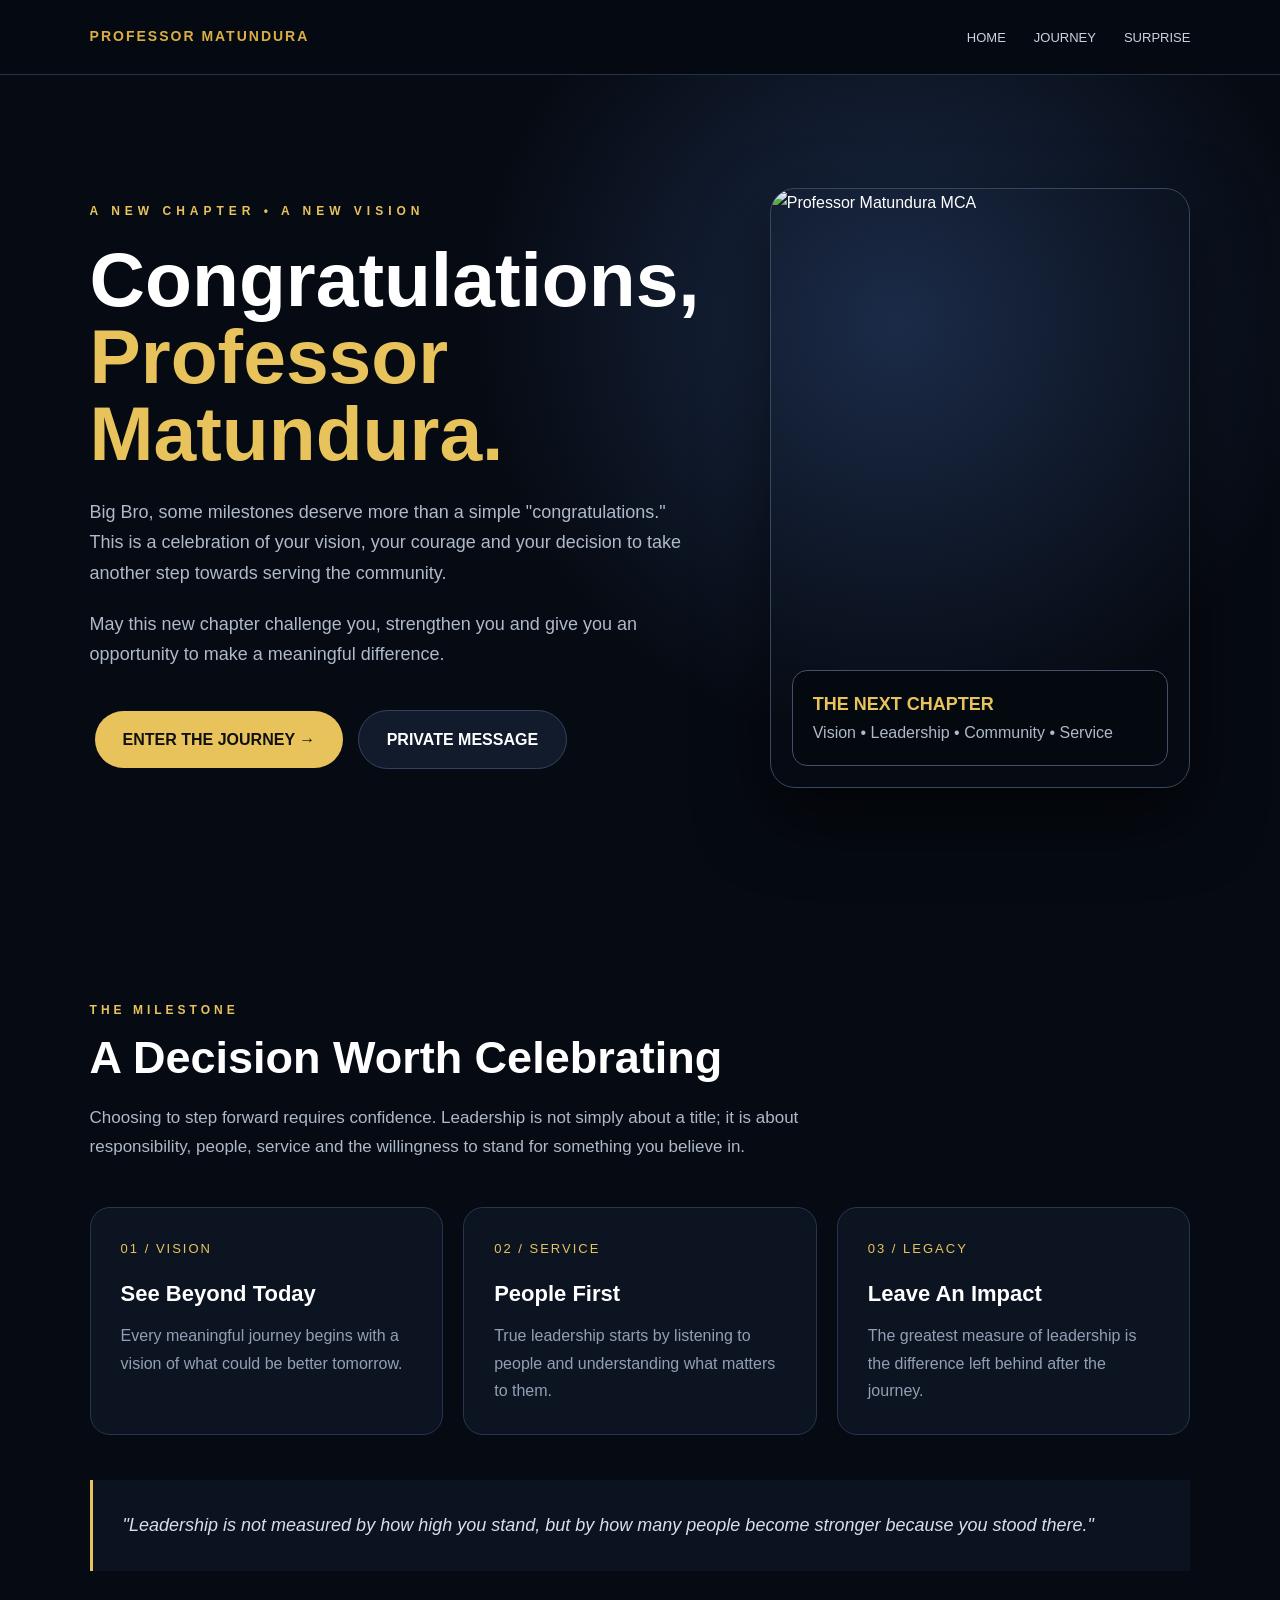
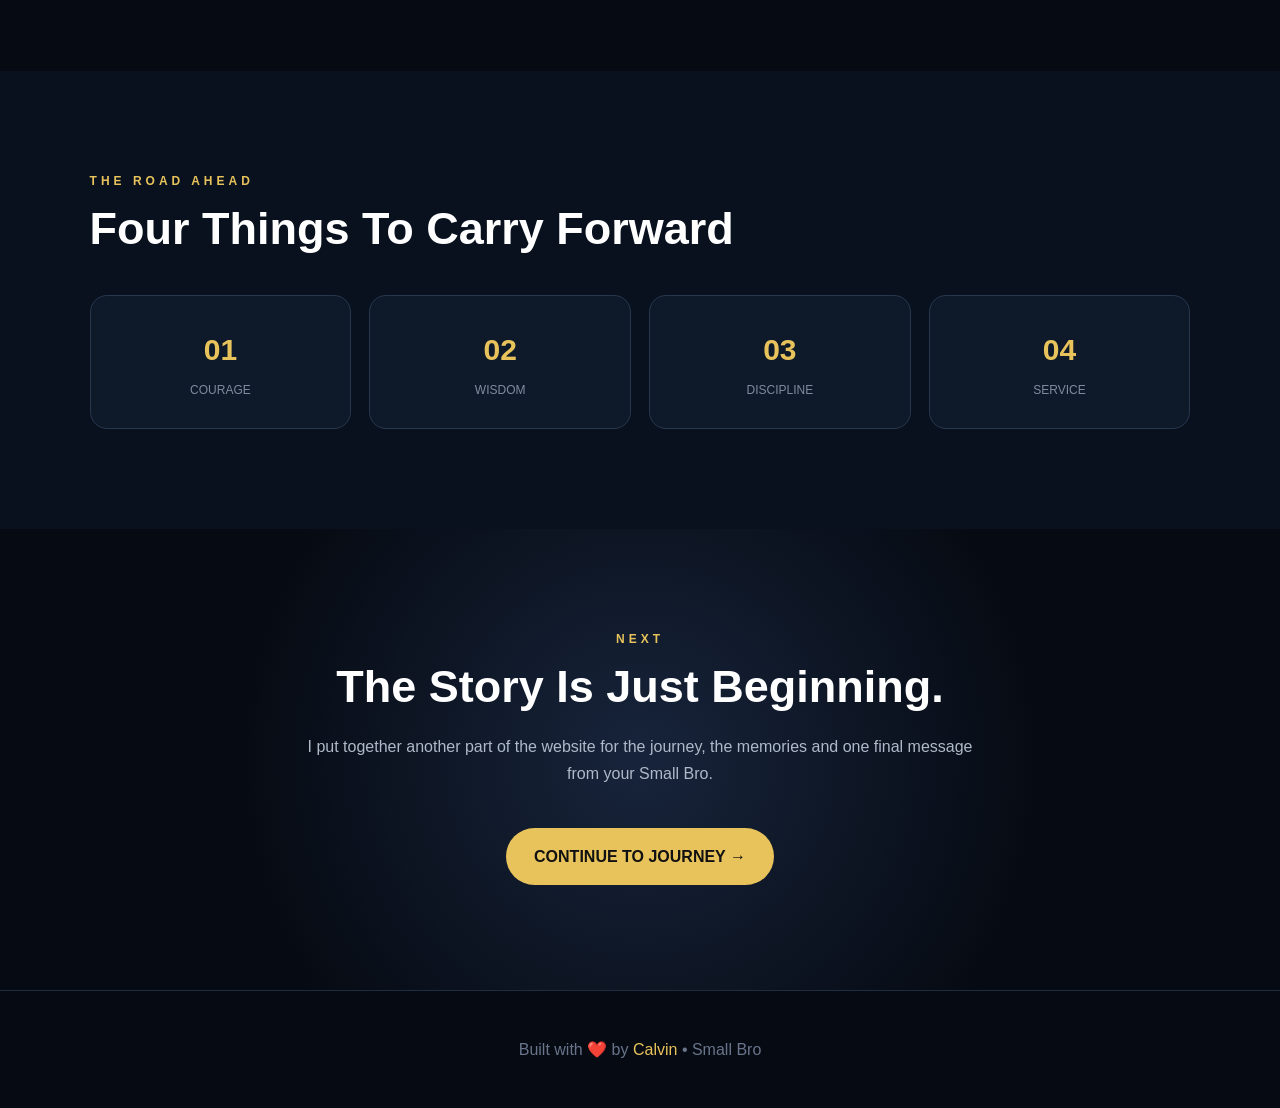
==== index.html @ 4315afe5 "Add files via upload" ====
<!DOCTYPE html>
<html lang="en">
<head>
<meta charset="UTF-8">
<meta name="viewport" content="width=device-width, initial-scale=1.0">
<title>Professor Matundura | A New Chapter</title>

<style>
*{box-sizing:border-box;margin:0;padding:0}
html{scroll-behavior:smooth}

body{
font-family:Arial,Helvetica,sans-serif;
background:#060a12;
color:#fff;
line-height:1.7;
}

nav{
height:75px;
padding:0 7%;
display:flex;
align-items:center;
justify-content:space-between;
background:rgba(6,10,18,.96);
border-bottom:1px solid #263247;
position:sticky;
top:0;
z-index:1000;
}

.logo{
font-size:14px;
font-weight:800;
letter-spacing:2px;
color:#d9ae42;
}

nav ul{
display:flex;
gap:28px;
list-style:none;
}

nav a{
color:#cbd3df;
text-decoration:none;
font-size:13px;
}

nav a:hover{color:#e8c35b}

.hero{
min-height:calc(100vh - 75px);
display:grid;
grid-template-columns:1fr 1fr;
align-items:center;
gap:70px;
padding:70px 7%;
background:
radial-gradient(circle at 70% 30%,#1b2b48,transparent 40%),
#060a12;
}

.eyebrow{
color:#e8c35b;
font-size:12px;
letter-spacing:5px;
font-weight:bold;
margin-bottom:20px;
}

h1{
font-size:clamp(48px,6vw,82px);
line-height:1;
margin-bottom:25px;
}

h1 span{color:#e8c35b}

.hero-text{
font-size:18px;
color:#aeb9c9;
max-width:650px;
}

.buttons{
margin-top:35px;
}

.btn{
display:inline-block;
padding:15px 28px;
margin:5px;
border-radius:40px;
text-decoration:none;
font-weight:bold;
background:#e8c35b;
color:#111;
transition:.3s;
}

.btn:hover{
transform:translateY(-5px);
box-shadow:0 15px 35px #0008;
}

.dark-btn{
background:#111b2c;
color:white;
border:1px solid #34435b;
}

.mca{
position:relative;
}

.mca img{
width:100%;
height:600px;
object-fit:cover;
object-position:center;
border-radius:25px;
border:1px solid #39475e;
box-shadow:0 30px 70px #0009;
display:block;
}

.mca-label{
position:absolute;
bottom:22px;
left:22px;
right:22px;
padding:18px 20px;
background:rgba(5,9,16,.9);
border:1px solid #435069;
border-radius:15px;
backdrop-filter:blur(10px);
}

.mca-label b{
color:#e8c35b;
font-size:18px;
}

section{
padding:100px 7%;
}

.container{
max-width:1150px;
margin:auto;
}

.label{
color:#e8c35b;
font-size:12px;
letter-spacing:4px;
font-weight:bold;
margin-bottom:12px;
}

h2{
font-size:45px;
line-height:1.15;
margin-bottom:20px;
}

.lead{
max-width:780px;
color:#aeb9c9;
font-size:17px;
}

.cards{
display:grid;
grid-template-columns:repeat(3,1fr);
gap:20px;
margin-top:45px;
}

.card{
background:#0c1422;
border:1px solid #27364c;
border-radius:20px;
padding:30px;
transition:.3s;
}

.card:hover{
transform:translateY(-8px);
border-color:#e8c35b;
}

.card-number{
color:#e8c35b;
font-size:13px;
letter-spacing:2px;
}

.card h3{
margin:15px 0 10px;
font-size:22px;
}

.card p{
color:#929fb3;
}

.quote{
margin-top:45px;
padding:30px;
border-left:3px solid #e8c35b;
background:#0b1321;
color:#d9dfe8;
font-size:18px;
font-style:italic;
}

.stats-section{
background:#09111e;
}

.stats{
display:grid;
grid-template-columns:repeat(4,1fr);
gap:18px;
margin-top:40px;
}

.stat{
background:#0e1929;
border:1px solid #28374e;
padding:28px;
border-radius:17px;
text-align:center;
}

.stat-number{
font-size:30px;
font-weight:bold;
color:#e8c35b;
}

.stat p{
font-size:12px;
color:#7f8ca0;
margin-top:5px;
}

.next{
text-align:center;
background:
radial-gradient(circle at center,#17243b,transparent 60%),
#060a12;
}

.next p{
max-width:700px;
margin:auto;
color:#aeb9c9;
}

footer{
padding:45px 20px;
text-align:center;
border-top:1px solid #202c40;
color:#68758b;
}

footer span{color:#e8c35b}

@media(max-width:850px){

nav{padding:0 15px}

nav ul{gap:9px}

nav a{font-size:10px}

.logo{font-size:9px}

.hero{
grid-template-columns:1fr;
padding:60px 20px;
}

.mca img{height:500px}

.cards,.stats{
grid-template-columns:1fr;
}

section{padding:70px 20px}

h2{font-size:35px}
}
</style>
</head>

<body>

<nav>
<div class="logo">PROFESSOR MATUNDURA</div>

<ul>
<li><a href="index.html">HOME</a></li>
<li><a href="journey.html">JOURNEY</a></li>
<li><a href="final.html">SURPRISE</a></li>
</ul>
</nav>


<header class="hero">

<div>

<div class="eyebrow">
A NEW CHAPTER • A NEW VISION
</div>

<h1>
Congratulations,<br>
<span>Professor Matundura.</span>
</h1>

<p class="hero-text">
Big Bro, some milestones deserve more than a simple
"congratulations." This is a celebration of your vision,
your courage and your decision to take another step
towards serving the community.
</p>

<p class="hero-text" style="margin-top:20px">
May this new chapter challenge you, strengthen you and
give you an opportunity to make a meaningful difference.
</p>

<div class="buttons">
<a class="btn" href="journey.html">
ENTER THE JOURNEY →
</a>

<a class="btn dark-btn" href="final.html">
PRIVATE MESSAGE
</a>
</div>

</div>


<div class="mca">

<img src="images/photo3.jpg" alt="Professor Matundura MCA">

<div class="mca-label">
<b>THE NEXT CHAPTER</b><br>
<span style="color:#aeb9c9">
Vision • Leadership • Community • Service
</span>
</div>

</div>

</header>


<section>

<div class="container">

<div class="label">THE MILESTONE</div>

<h2>A Decision Worth Celebrating</h2>

<p class="lead">
Choosing to step forward requires confidence. Leadership
is not simply about a title; it is about responsibility,
people, service and the willingness to stand for something
you believe in.
</p>


<div class="cards">

<div class="card">
<div class="card-number">01 / VISION</div>
<h3>See Beyond Today</h3>
<p>
Every meaningful journey begins with a vision of what
could be better tomorrow.
</p>
</div>

<div class="card">
<div class="card-number">02 / SERVICE</div>
<h3>People First</h3>
<p>
True leadership starts by listening to people and
understanding what matters to them.
</p>
</div>

<div class="card">
<div class="card-number">03 / LEGACY</div>
<h3>Leave An Impact</h3>
<p>
The greatest measure of leadership is the difference
left behind after the journey.
</p>
</div>

</div>


<div class="quote">
"Leadership is not measured by how high you stand,
but by how many people become stronger because you
stood there."
</div>

</div>

</section>


<section class="stats-section">

<div class="container">

<div class="label">THE ROAD AHEAD</div>

<h2>Four Things To Carry Forward</h2>

<div class="stats">

<div class="stat">
<div class="stat-number">01</div>
<p>COURAGE</p>
</div>

<div class="stat">
<div class="stat-number">02</div>
<p>WISDOM</p>
</div>

<div class="stat">
<div class="stat-number">03</div>
<p>DISCIPLINE</p>
</div>

<div class="stat">
<div class="stat-number">04</div>
<p>SERVICE</p>
</div>

</div>

</div>

</section>


<section class="next">

<div class="container">

<div class="label">NEXT</div>

<h2>The Story Is Just Beginning.</h2>

<p>
I put together another part of the website for the journey,
the memories and one final message from your Small Bro.
</p>

<div class="buttons">
<a class="btn" href="journey.html">CONTINUE TO JOURNEY →</a>
</div>

</div>

</section>


<footer>
Built with ❤️ by <span>Calvin</span> • Small Bro
</footer>

</body>
</html>
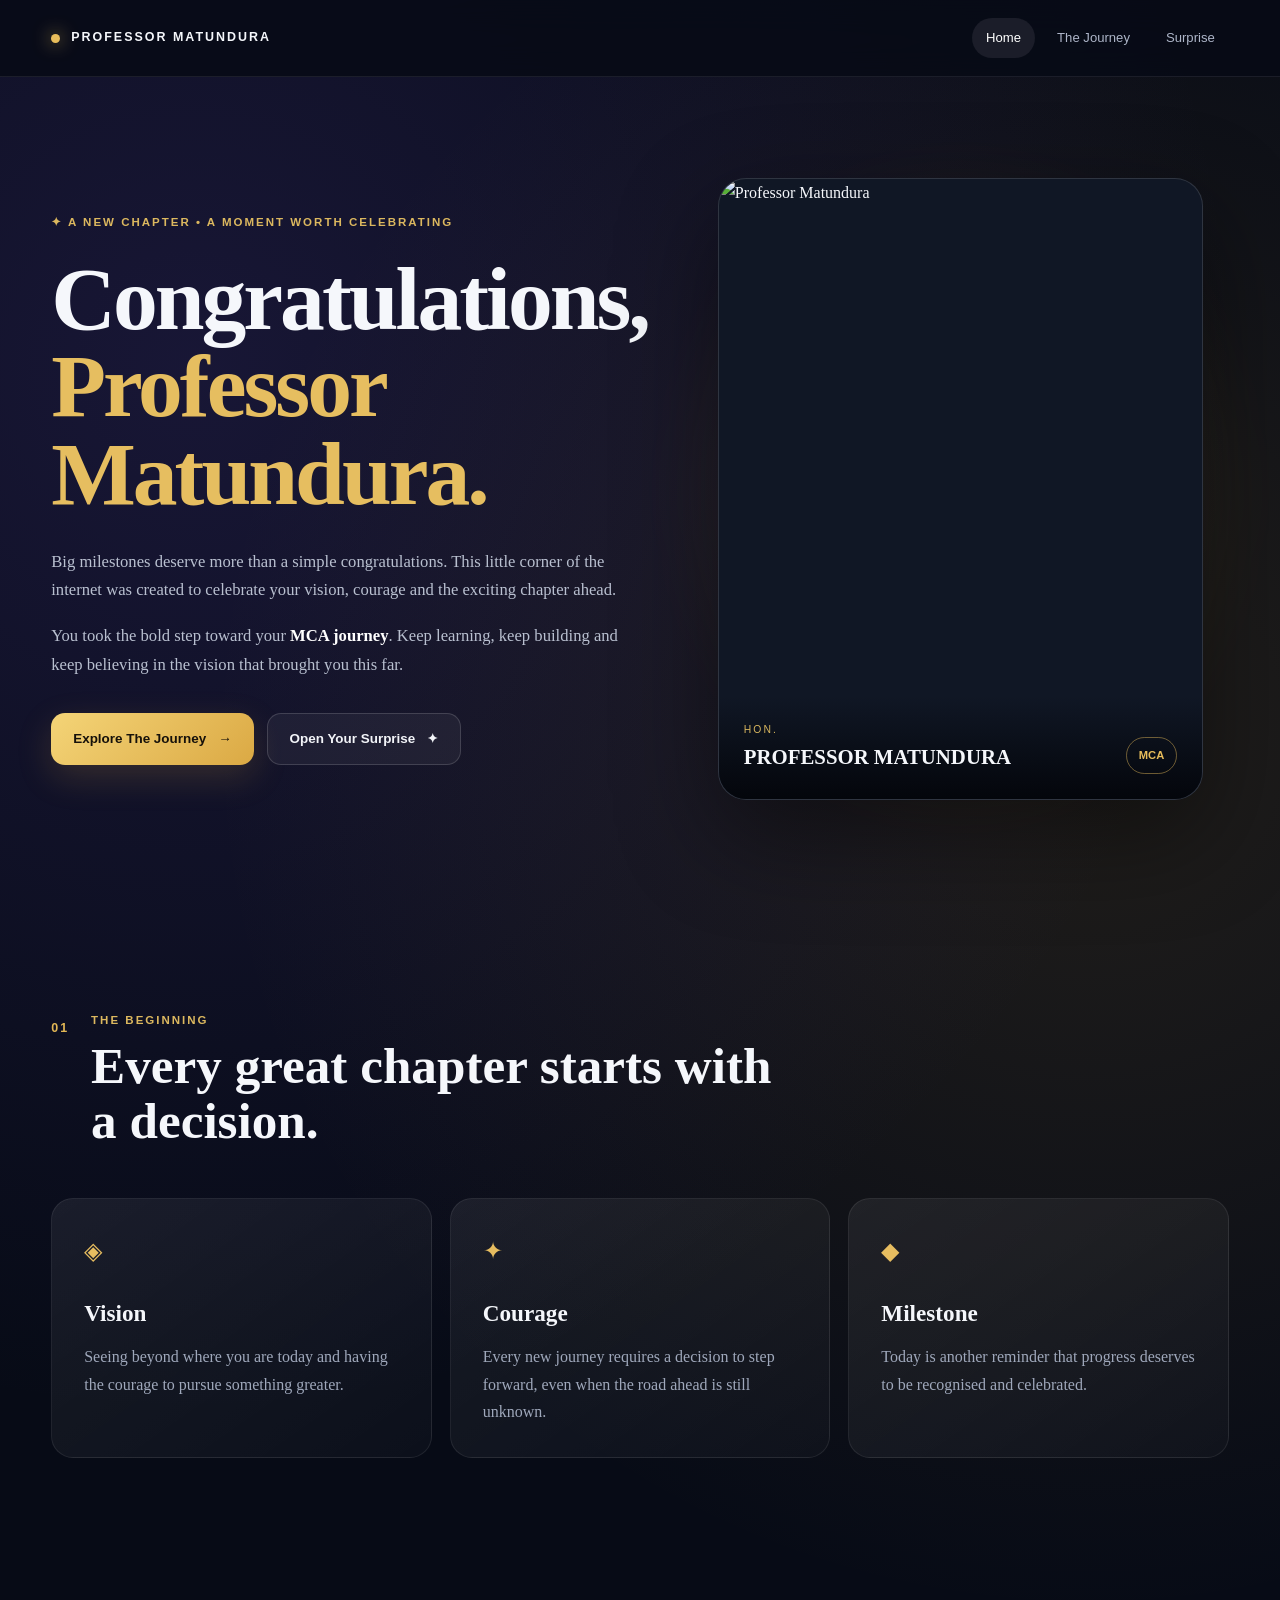
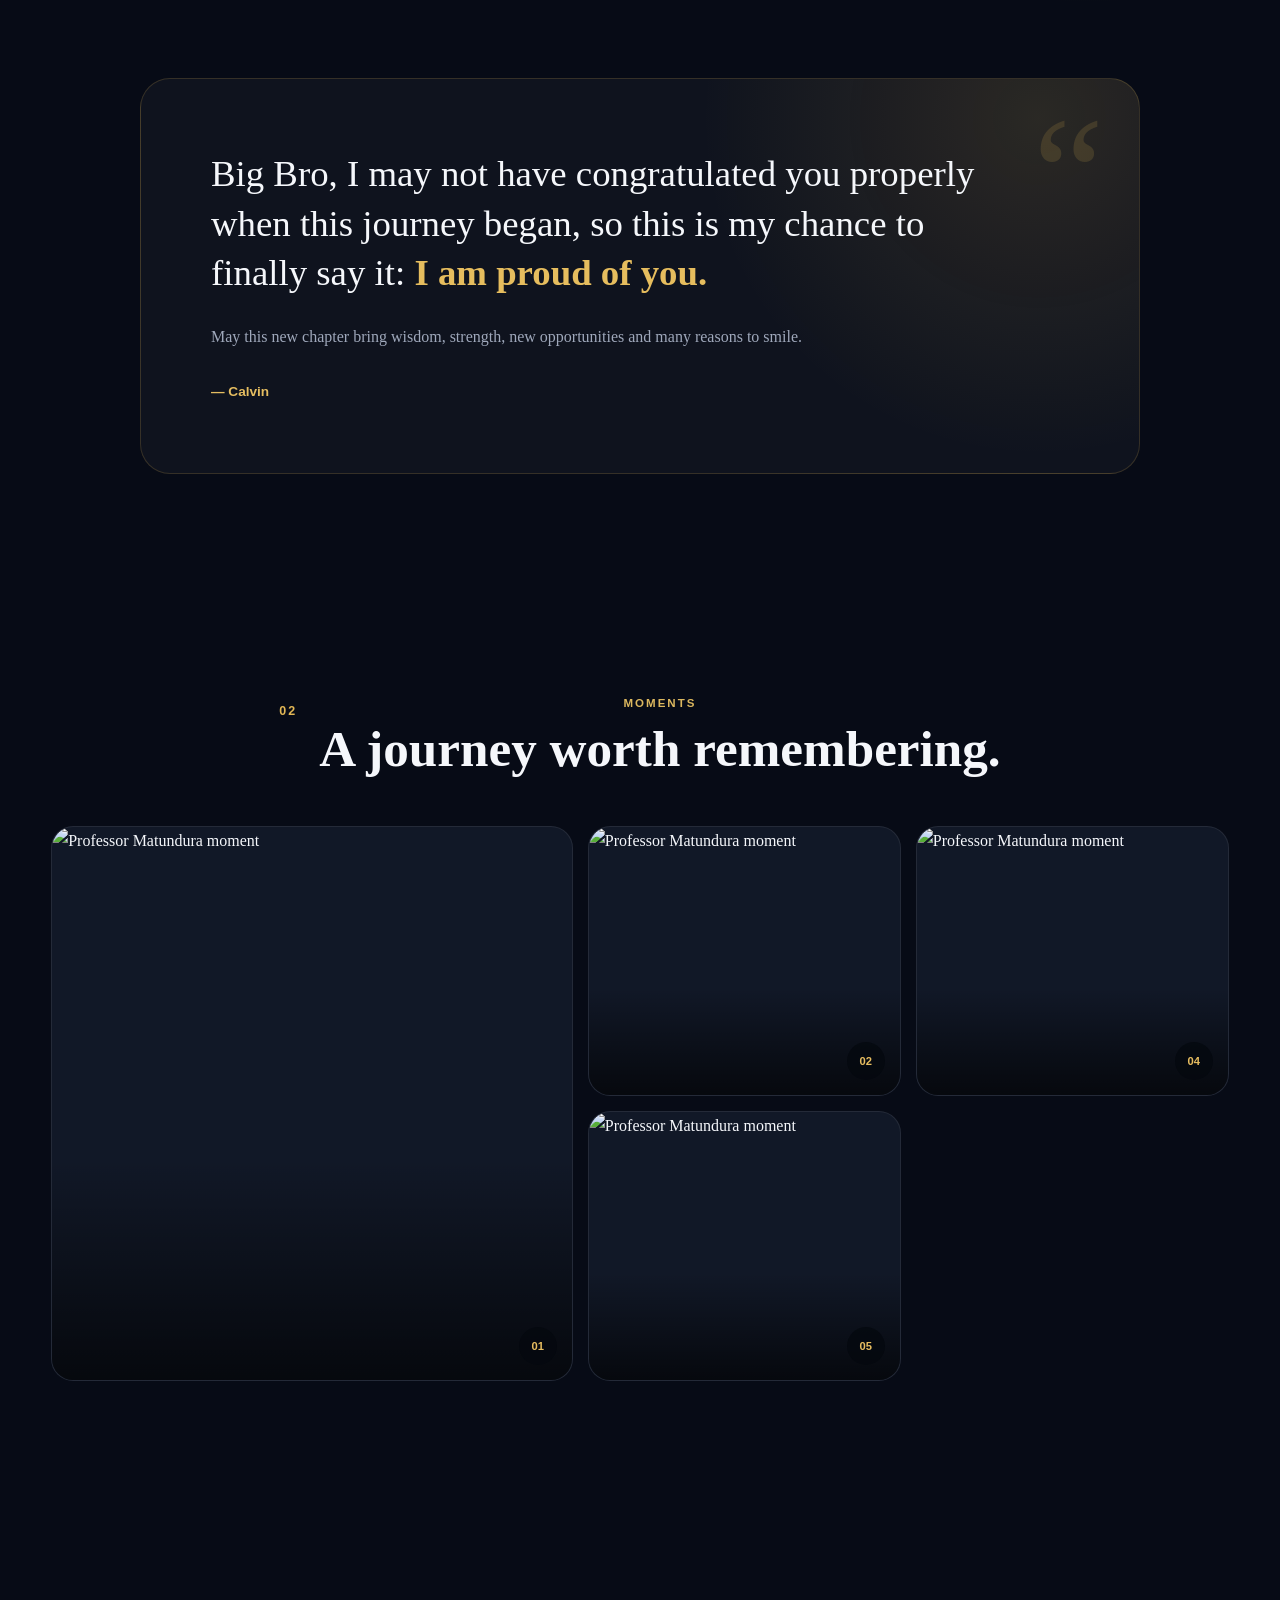
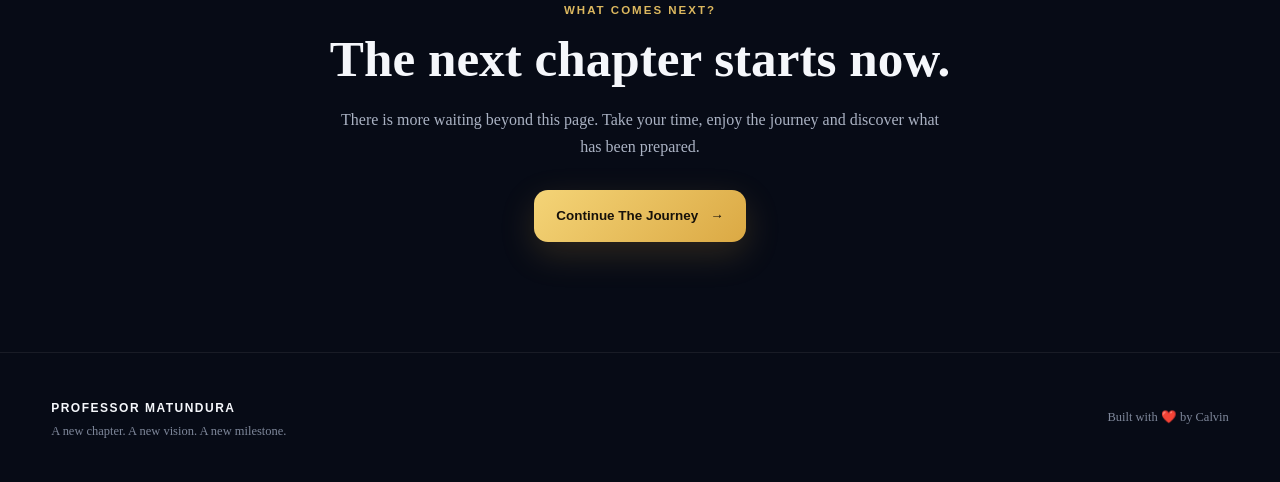
==== commit 11638a06: "Add files via upload" ====
--- a/index.html
+++ b/index.html
@@ -1,491 +1,336 @@
 <!DOCTYPE html>
 <html lang="en">
 <head>
-<meta charset="UTF-8">
-<meta name="viewport" content="width=device-width, initial-scale=1.0">
-<title>Professor Matundura | A New Chapter</title>
-
-<style>
-*{box-sizing:border-box;margin:0;padding:0}
-html{scroll-behavior:smooth}
-
-body{
-font-family:Arial,Helvetica,sans-serif;
-background:#060a12;
-color:#fff;
-line-height:1.7;
-}
-
-nav{
-height:75px;
-padding:0 7%;
-display:flex;
-align-items:center;
-justify-content:space-between;
-background:rgba(6,10,18,.96);
-border-bottom:1px solid #263247;
-position:sticky;
-top:0;
-z-index:1000;
-}
-
-.logo{
-font-size:14px;
-font-weight:800;
-letter-spacing:2px;
-color:#d9ae42;
-}
-
-nav ul{
-display:flex;
-gap:28px;
-list-style:none;
-}
-
-nav a{
-color:#cbd3df;
-text-decoration:none;
-font-size:13px;
-}
-
-nav a:hover{color:#e8c35b}
-
-.hero{
-min-height:calc(100vh - 75px);
-display:grid;
-grid-template-columns:1fr 1fr;
-align-items:center;
-gap:70px;
-padding:70px 7%;
-background:
-radial-gradient(circle at 70% 30%,#1b2b48,transparent 40%),
-#060a12;
-}
-
-.eyebrow{
-color:#e8c35b;
-font-size:12px;
-letter-spacing:5px;
-font-weight:bold;
-margin-bottom:20px;
-}
-
-h1{
-font-size:clamp(48px,6vw,82px);
-line-height:1;
-margin-bottom:25px;
-}
-
-h1 span{color:#e8c35b}
-
-.hero-text{
-font-size:18px;
-color:#aeb9c9;
-max-width:650px;
-}
-
-.buttons{
-margin-top:35px;
-}
-
-.btn{
-display:inline-block;
-padding:15px 28px;
-margin:5px;
-border-radius:40px;
-text-decoration:none;
-font-weight:bold;
-background:#e8c35b;
-color:#111;
-transition:.3s;
-}
-
-.btn:hover{
-transform:translateY(-5px);
-box-shadow:0 15px 35px #0008;
-}
-
-.dark-btn{
-background:#111b2c;
-color:white;
-border:1px solid #34435b;
-}
-
-.mca{
-position:relative;
-}
-
-.mca img{
-width:100%;
-height:600px;
-object-fit:cover;
-object-position:center;
-border-radius:25px;
-border:1px solid #39475e;
-box-shadow:0 30px 70px #0009;
-display:block;
-}
-
-.mca-label{
-position:absolute;
-bottom:22px;
-left:22px;
-right:22px;
-padding:18px 20px;
-background:rgba(5,9,16,.9);
-border:1px solid #435069;
-border-radius:15px;
-backdrop-filter:blur(10px);
-}
-
-.mca-label b{
-color:#e8c35b;
-font-size:18px;
-}
-
-section{
-padding:100px 7%;
-}
-
-.container{
-max-width:1150px;
-margin:auto;
-}
-
-.label{
-color:#e8c35b;
-font-size:12px;
-letter-spacing:4px;
-font-weight:bold;
-margin-bottom:12px;
-}
-
-h2{
-font-size:45px;
-line-height:1.15;
-margin-bottom:20px;
-}
-
-.lead{
-max-width:780px;
-color:#aeb9c9;
-font-size:17px;
-}
-
-.cards{
-display:grid;
-grid-template-columns:repeat(3,1fr);
-gap:20px;
-margin-top:45px;
-}
-
-.card{
-background:#0c1422;
-border:1px solid #27364c;
-border-radius:20px;
-padding:30px;
-transition:.3s;
-}
-
-.card:hover{
-transform:translateY(-8px);
-border-color:#e8c35b;
-}
-
-.card-number{
-color:#e8c35b;
-font-size:13px;
-letter-spacing:2px;
-}
-
-.card h3{
-margin:15px 0 10px;
-font-size:22px;
-}
-
-.card p{
-color:#929fb3;
-}
-
-.quote{
-margin-top:45px;
-padding:30px;
-border-left:3px solid #e8c35b;
-background:#0b1321;
-color:#d9dfe8;
-font-size:18px;
-font-style:italic;
-}
-
-.stats-section{
-background:#09111e;
-}
-
-.stats{
-display:grid;
-grid-template-columns:repeat(4,1fr);
-gap:18px;
-margin-top:40px;
-}
-
-.stat{
-background:#0e1929;
-border:1px solid #28374e;
-padding:28px;
-border-radius:17px;
-text-align:center;
-}
-
-.stat-number{
-font-size:30px;
-font-weight:bold;
-color:#e8c35b;
-}
-
-.stat p{
-font-size:12px;
-color:#7f8ca0;
-margin-top:5px;
-}
-
-.next{
-text-align:center;
-background:
-radial-gradient(circle at center,#17243b,transparent 60%),
-#060a12;
-}
-
-.next p{
-max-width:700px;
-margin:auto;
-color:#aeb9c9;
-}
-
-footer{
-padding:45px 20px;
-text-align:center;
-border-top:1px solid #202c40;
-color:#68758b;
-}
-
-footer span{color:#e8c35b}
-
-@media(max-width:850px){
-
-nav{padding:0 15px}
-
-nav ul{gap:9px}
-
-nav a{font-size:10px}
-
-.logo{font-size:9px}
-
-.hero{
-grid-template-columns:1fr;
-padding:60px 20px;
-}
-
-.mca img{height:500px}
-
-.cards,.stats{
-grid-template-columns:1fr;
-}
-
-section{padding:70px 20px}
-
-h2{font-size:35px}
-}
-</style>
+    <meta charset="UTF-8">
+    <meta name="viewport" content="width=device-width, initial-scale=1.0">
+
+    <title>Professor Matundura | A New Chapter</title>
+
+    <meta
+        name="description"
+        content="A special congratulatory message for Professor Matundura."
+    >
+
+    <link rel="stylesheet" href="style.css">
 </head>
 
 <body>
 
-<nav>
-<div class="logo">PROFESSOR MATUNDURA</div>
-
-<ul>
-<li><a href="index.html">HOME</a></li>
-<li><a href="journey.html">JOURNEY</a></li>
-<li><a href="final.html">SURPRISE</a></li>
-</ul>
-</nav>
-
-
-<header class="hero">
-
-<div>
-
-<div class="eyebrow">
-A NEW CHAPTER • A NEW VISION
-</div>
-
-<h1>
-Congratulations,<br>
-<span>Professor Matundura.</span>
-</h1>
-
-<p class="hero-text">
-Big Bro, some milestones deserve more than a simple
-"congratulations." This is a celebration of your vision,
-your courage and your decision to take another step
-towards serving the community.
-</p>
-
-<p class="hero-text" style="margin-top:20px">
-May this new chapter challenge you, strengthen you and
-give you an opportunity to make a meaningful difference.
-</p>
-
-<div class="buttons">
-<a class="btn" href="journey.html">
-ENTER THE JOURNEY →
-</a>
-
-<a class="btn dark-btn" href="final.html">
-PRIVATE MESSAGE
-</a>
-</div>
-
-</div>
-
-
-<div class="mca">
-
-<img src="images/photo3.jpg" alt="Professor Matundura MCA">
-
-<div class="mca-label">
-<b>THE NEXT CHAPTER</b><br>
-<span style="color:#aeb9c9">
-Vision • Leadership • Community • Service
-</span>
-</div>
-
-</div>
-
-</header>
-
-
-<section>
-
-<div class="container">
-
-<div class="label">THE MILESTONE</div>
-
-<h2>A Decision Worth Celebrating</h2>
-
-<p class="lead">
-Choosing to step forward requires confidence. Leadership
-is not simply about a title; it is about responsibility,
-people, service and the willingness to stand for something
-you believe in.
-</p>
-
-
-<div class="cards">
-
-<div class="card">
-<div class="card-number">01 / VISION</div>
-<h3>See Beyond Today</h3>
-<p>
-Every meaningful journey begins with a vision of what
-could be better tomorrow.
-</p>
-</div>
-
-<div class="card">
-<div class="card-number">02 / SERVICE</div>
-<h3>People First</h3>
-<p>
-True leadership starts by listening to people and
-understanding what matters to them.
-</p>
-</div>
-
-<div class="card">
-<div class="card-number">03 / LEGACY</div>
-<h3>Leave An Impact</h3>
-<p>
-The greatest measure of leadership is the difference
-left behind after the journey.
-</p>
-</div>
-
-</div>
-
-
-<div class="quote">
-"Leadership is not measured by how high you stand,
-but by how many people become stronger because you
-stood there."
-</div>
-
-</div>
-
-</section>
-
-
-<section class="stats-section">
-
-<div class="container">
-
-<div class="label">THE ROAD AHEAD</div>
-
-<h2>Four Things To Carry Forward</h2>
-
-<div class="stats">
-
-<div class="stat">
-<div class="stat-number">01</div>
-<p>COURAGE</p>
-</div>
-
-<div class="stat">
-<div class="stat-number">02</div>
-<p>WISDOM</p>
-</div>
-
-<div class="stat">
-<div class="stat-number">03</div>
-<p>DISCIPLINE</p>
-</div>
-
-<div class="stat">
-<div class="stat-number">04</div>
-<p>SERVICE</p>
-</div>
-
-</div>
-
-</div>
-
-</section>
-
-
-<section class="next">
-
-<div class="container">
-
-<div class="label">NEXT</div>
-
-<h2>The Story Is Just Beginning.</h2>
-
-<p>
-I put together another part of the website for the journey,
-the memories and one final message from your Small Bro.
-</p>
-
-<div class="buttons">
-<a class="btn" href="journey.html">CONTINUE TO JOURNEY →</a>
-</div>
-
-</div>
-
-</section>
-
-
-<footer>
-Built with ❤️ by <span>Calvin</span> • Small Bro
-</footer>
+    <!-- TOP NAVIGATION -->
+    <header class="navbar">
+        <div class="nav-inner">
+
+            <a href="index.html" class="brand">
+                <span class="brand-dot"></span>
+                PROFESSOR MATUNDURA
+            </a>
+
+            <nav class="nav-links">
+                <a href="index.html" class="active">Home</a>
+                <a href="journey.html">The Journey</a>
+                <a href="final.html">Surprise</a>
+            </nav>
+
+        </div>
+    </header>
+
+
+    <!-- HERO -->
+    <main>
+
+        <section class="hero">
+
+            <div class="hero-content">
+
+                <div class="eyebrow">
+                    ✦ A NEW CHAPTER • A MOMENT WORTH CELEBRATING
+                </div>
+
+                <h1>
+                    Congratulations,
+                    <span>Professor Matundura.</span>
+                </h1>
+
+                <p class="hero-text">
+                    Big milestones deserve more than a simple congratulations.
+                    This little corner of the internet was created to celebrate
+                    your vision, courage and the exciting chapter ahead.
+                </p>
+
+                <p class="hero-text">
+                    You took the bold step toward your
+                    <strong>MCA journey</strong>.
+                    Keep learning, keep building and keep believing in the
+                    vision that brought you this far.
+                </p>
+
+
+                <!-- BUTTONS -->
+                <div class="hero-buttons">
+
+                    <a href="journey.html" class="btn btn-primary">
+                        Explore The Journey
+                        <span>→</span>
+                    </a>
+
+                    <a href="final.html" class="btn btn-secondary">
+                        Open Your Surprise
+                        <span>✦</span>
+                    </a>
+
+                </div>
+
+            </div>
+
+
+            <!-- MCA PHOTO -->
+            <div class="hero-photo">
+
+                <div class="photo-glow"></div>
+
+                <div class="photo-card">
+
+                    <img
+                        src="Images/photo3.jpg"
+                        alt="Professor Matundura"
+                        class="main-photo"
+                    >
+
+                    <div class="photo-caption">
+
+                        <div>
+                            <span class="caption-small">
+                                HON.
+                            </span>
+
+                            <strong>
+                                PROFESSOR MATUNDURA
+                            </strong>
+                        </div>
+
+                        <span class="caption-badge">
+                            MCA
+                        </span>
+
+                    </div>
+
+                </div>
+
+            </div>
+
+        </section>
+
+
+        <!-- INTRODUCTION -->
+        <section class="intro-section">
+
+            <div class="section-heading">
+
+                <span class="section-number">01</span>
+
+                <div>
+                    <p class="mini-title">THE BEGINNING</p>
+
+                    <h2>
+                        Every great chapter
+                        starts with a decision.
+                    </h2>
+                </div>
+
+            </div>
+
+
+            <div class="intro-grid">
+
+                <article class="info-card">
+
+                    <span class="card-icon">◈</span>
+
+                    <h3>Vision</h3>
+
+                    <p>
+                        Seeing beyond where you are today and having the
+                        courage to pursue something greater.
+                    </p>
+
+                </article>
+
+
+                <article class="info-card">
+
+                    <span class="card-icon">✦</span>
+
+                    <h3>Courage</h3>
+
+                    <p>
+                        Every new journey requires a decision to step forward,
+                        even when the road ahead is still unknown.
+                    </p>
+
+                </article>
+
+
+                <article class="info-card">
+
+                    <span class="card-icon">◆</span>
+
+                    <h3>Milestone</h3>
+
+                    <p>
+                        Today is another reminder that progress deserves to
+                        be recognised and celebrated.
+                    </p>
+
+                </article>
+
+            </div>
+
+        </section>
+
+
+        <!-- MESSAGE -->
+        <section class="message-section">
+
+            <div class="message-box">
+
+                <span class="quote-mark">“</span>
+
+                <p class="message">
+
+                    Big Bro, I may not have congratulated you properly when
+                    this journey began, so this is my chance to finally say it:
+
+                    <strong>
+                        I am proud of you.
+                    </strong>
+
+                </p>
+
+                <p class="message-sub">
+
+                    May this new chapter bring wisdom, strength, new
+                    opportunities and many reasons to smile.
+
+                </p>
+
+                <div class="signature">
+                    — Calvin
+                </div>
+
+            </div>
+
+        </section>
+
+
+        <!-- PHOTO PREVIEW -->
+        <section class="memories-section">
+
+            <div class="section-heading centered">
+
+                <span class="section-number">02</span>
+
+                <div>
+                    <p class="mini-title">MOMENTS</p>
+
+                    <h2>
+                        A journey worth remembering.
+                    </h2>
+                </div>
+
+            </div>
+
+
+            <div class="photo-grid">
+
+                <div class="gallery-card large">
+                    <img
+                        src="Images/photo1.jpg"
+                        alt="Professor Matundura moment"
+                    >
+                    <span>01</span>
+                </div>
+
+                <div class="gallery-card">
+                    <img
+                        src="Images/photo2.jpg"
+                        alt="Professor Matundura moment"
+                    >
+                    <span>02</span>
+                </div>
+
+                <div class="gallery-card">
+                    <img
+                        src="Images/photo4.jpg"
+                        alt="Professor Matundura moment"
+                    >
+                    <span>04</span>
+                </div>
+
+                <div class="gallery-card">
+                    <img
+                        src="Images/photo5.jpg"
+                        alt="Professor Matundura moment"
+                    >
+                    <span>05</span>
+                </div>
+
+            </div>
+
+        </section>
+
+
+        <!-- NEXT STEP -->
+        <section class="next-section">
+
+            <div class="next-content">
+
+                <p class="mini-title">
+                    WHAT COMES NEXT?
+                </p>
+
+                <h2>
+                    The next chapter
+                    starts now.
+                </h2>
+
+                <p>
+                    There is more waiting beyond this page.
+                    Take your time, enjoy the journey and discover
+                    what has been prepared.
+                </p>
+
+                <a href="journey.html" class="btn btn-primary">
+                    Continue The Journey
+                    <span>→</span>
+                </a>
+
+            </div>
+
+        </section>
+
+    </main>
+
+
+    <!-- FOOTER -->
+    <footer class="footer">
+
+        <div class="footer-inner">
+
+            <div>
+                <strong>PROFESSOR MATUNDURA</strong>
+                <p>A new chapter. A new vision. A new milestone.</p>
+            </div>
+
+            <div class="footer-credit">
+                Built with ❤️ by Calvin
+            </div>
+
+        </div>
+
+    </footer>
+
+
+    <script src="script.js"></script>
 
 </body>
 </html>
--- a/style.css
+++ b/style.css
@@ -0,0 +1,921 @@
+/* =========================================================
+   PROFESSOR MATUNDURA WEBSITE
+   Built by Calvin
+   ========================================================= */
+
+* {
+    margin: 0;
+    padding: 0;
+    box-sizing: border-box;
+}
+
+html {
+    scroll-behavior: smooth;
+}
+
+body {
+    min-height: 100vh;
+    background:
+        radial-gradient(circle at 15% 10%, rgba(92, 68, 180, 0.20), transparent 30%),
+        radial-gradient(circle at 85% 20%, rgba(219, 169, 63, 0.12), transparent 28%),
+        #070b16;
+    color: #f5f7fb;
+    font-family: Georgia, "Times New Roman", serif;
+    line-height: 1.7;
+    overflow-x: hidden;
+}
+
+a {
+    color: inherit;
+    text-decoration: none;
+}
+
+img {
+    display: block;
+    max-width: 100%;
+}
+
+button,
+a {
+    -webkit-tap-highlight-color: transparent;
+}
+
+
+/* =========================================================
+   NAVIGATION
+   ========================================================= */
+
+.navbar {
+    position: sticky;
+    top: 0;
+    z-index: 1000;
+    width: 100%;
+    background: rgba(7, 11, 22, 0.88);
+    border-bottom: 1px solid rgba(255, 255, 255, 0.08);
+    backdrop-filter: blur(16px);
+}
+
+.nav-inner {
+    width: min(1180px, 92%);
+    min-height: 76px;
+    margin: auto;
+    display: flex;
+    align-items: center;
+    justify-content: space-between;
+    gap: 25px;
+}
+
+.brand {
+    display: flex;
+    align-items: center;
+    gap: 11px;
+    font-family: Arial, sans-serif;
+    font-size: 0.78rem;
+    font-weight: 800;
+    letter-spacing: 2px;
+}
+
+.brand-dot {
+    width: 9px;
+    height: 9px;
+    background: #e8bd5b;
+    border-radius: 50%;
+    box-shadow: 0 0 18px rgba(232, 189, 91, 0.9);
+}
+
+.nav-links {
+    display: flex;
+    gap: 8px;
+    align-items: center;
+}
+
+.nav-links a {
+    padding: 9px 14px;
+    border-radius: 30px;
+    color: #aeb6c9;
+    font-family: Arial, sans-serif;
+    font-size: 0.82rem;
+    transition: 0.25s ease;
+}
+
+.nav-links a:hover,
+.nav-links a.active {
+    color: #fff;
+    background: rgba(255, 255, 255, 0.08);
+}
+
+
+/* =========================================================
+   HERO
+   ========================================================= */
+
+.hero {
+    width: min(1180px, 92%);
+    margin: auto;
+    min-height: calc(100vh - 76px);
+    padding: 90px 0;
+    display: grid;
+    grid-template-columns: 1.05fr 0.95fr;
+    align-items: center;
+    gap: 70px;
+}
+
+.hero-content {
+    animation: fadeUp 0.9s ease both;
+}
+
+.eyebrow,
+.mini-title {
+    font-family: Arial, sans-serif;
+    font-size: 0.72rem;
+    font-weight: 800;
+    letter-spacing: 2px;
+    color: #dcb85f;
+    text-transform: uppercase;
+}
+
+.eyebrow {
+    margin-bottom: 22px;
+}
+
+.hero h1 {
+    max-width: 750px;
+    font-size: clamp(3rem, 7vw, 6.4rem);
+    line-height: 0.98;
+    letter-spacing: -3px;
+    margin-bottom: 30px;
+}
+
+.hero h1 span {
+    display: block;
+    color: #e6be60;
+}
+
+.hero-text {
+    max-width: 670px;
+    margin-bottom: 18px;
+    color: #b9c0d0;
+    font-size: 1.04rem;
+}
+
+.hero-text strong {
+    color: #fff;
+}
+
+.hero-buttons {
+    display: flex;
+    flex-wrap: wrap;
+    gap: 13px;
+    margin-top: 34px;
+}
+
+.btn {
+    display: inline-flex;
+    justify-content: center;
+    align-items: center;
+    gap: 12px;
+    min-height: 52px;
+    padding: 0 22px;
+    border-radius: 14px;
+    font-family: Arial, sans-serif;
+    font-size: 0.84rem;
+    font-weight: 800;
+    transition: transform 0.25s ease, box-shadow 0.25s ease;
+}
+
+.btn:hover {
+    transform: translateY(-3px);
+}
+
+.btn-primary {
+    color: #16110a;
+    background: linear-gradient(135deg, #f4d477, #dba944);
+    box-shadow: 0 12px 35px rgba(219, 169, 68, 0.18);
+}
+
+.btn-secondary {
+    border: 1px solid rgba(255,255,255,0.15);
+    background: rgba(255,255,255,0.05);
+    color: #f2f4f8;
+}
+
+
+/* =========================================================
+   HERO PHOTO
+   ========================================================= */
+
+.hero-photo {
+    position: relative;
+    animation: fadeUp 1s 0.15s ease both;
+}
+
+.photo-glow {
+    position: absolute;
+    inset: 12% 10%;
+    background: rgba(226, 178, 76, 0.18);
+    filter: blur(70px);
+    border-radius: 50%;
+}
+
+.photo-card {
+    position: relative;
+    overflow: hidden;
+    border-radius: 28px;
+    border: 1px solid rgba(255,255,255,0.13);
+    background: #101725;
+    box-shadow: 0 35px 100px rgba(0,0,0,0.45);
+}
+
+.main-photo {
+    width: 100%;
+    height: min(620px, 70vh);
+    min-height: 430px;
+    object-fit: cover;
+}
+
+.photo-caption {
+    position: absolute;
+    left: 0;
+    right: 0;
+    bottom: 0;
+    padding: 25px;
+    display: flex;
+    justify-content: space-between;
+    align-items: end;
+    background: linear-gradient(transparent, rgba(3,5,10,0.95));
+}
+
+.caption-small {
+    display: block;
+    color: #d8b65e;
+    font-family: Arial, sans-serif;
+    font-size: 0.65rem;
+    letter-spacing: 2px;
+}
+
+.photo-caption strong {
+    display: block;
+    font-size: 1.3rem;
+}
+
+.caption-badge {
+    padding: 8px 12px;
+    border: 1px solid rgba(232,189,91,0.45);
+    border-radius: 30px;
+    color: #e8bd5b;
+    font-family: Arial, sans-serif;
+    font-size: 0.7rem;
+    font-weight: 800;
+}
+
+
+/* =========================================================
+   INTRO
+   ========================================================= */
+
+.intro-section,
+.memories-section,
+.message-section,
+.next-section {
+    width: min(1180px, 92%);
+    margin: auto;
+    padding: 110px 0;
+}
+
+.section-heading {
+    display: flex;
+    gap: 22px;
+    align-items: flex-start;
+    margin-bottom: 50px;
+}
+
+.section-heading.centered {
+    justify-content: center;
+    text-align: center;
+}
+
+.section-number {
+    font-family: Arial, sans-serif;
+    color: #e2b755;
+    font-size: 0.78rem;
+    font-weight: 900;
+    letter-spacing: 2px;
+    padding-top: 7px;
+}
+
+.section-heading h2,
+.next-content h2 {
+    max-width: 700px;
+    margin-top: 7px;
+    font-size: clamp(2rem, 4vw, 4rem);
+    line-height: 1.08;
+}
+
+.intro-grid {
+    display: grid;
+    grid-template-columns: repeat(3, 1fr);
+    gap: 18px;
+}
+
+.info-card {
+    padding: 32px;
+    border-radius: 22px;
+    border: 1px solid rgba(255,255,255,0.08);
+    background: linear-gradient(
+        145deg,
+        rgba(255,255,255,0.065),
+        rgba(255,255,255,0.025)
+    );
+    transition: transform 0.3s ease, border-color 0.3s ease;
+}
+
+.info-card:hover {
+    transform: translateY(-7px);
+    border-color: rgba(228,185,83,0.35);
+}
+
+.card-icon {
+    display: block;
+    margin-bottom: 22px;
+    color: #e7bd60;
+    font-size: 1.5rem;
+}
+
+.info-card h3 {
+    margin-bottom: 10px;
+    font-size: 1.45rem;
+}
+
+.info-card p {
+    color: #9fa8bb;
+}
+
+
+/* =========================================================
+   MESSAGE
+   ========================================================= */
+
+.message-section {
+    width: min(1000px, 92%);
+}
+
+.message-box {
+    position: relative;
+    padding: 70px;
+    overflow: hidden;
+    border-radius: 30px;
+    border: 1px solid rgba(226,183,82,0.18);
+    background:
+        radial-gradient(circle at 90% 10%, rgba(226,183,82,0.13), transparent 35%),
+        rgba(255,255,255,0.035);
+}
+
+.quote-mark {
+    position: absolute;
+    top: 15px;
+    right: 35px;
+    color: rgba(228,185,83,0.15);
+    font-size: 10rem;
+    line-height: 1;
+}
+
+.message {
+    position: relative;
+    max-width: 800px;
+    font-size: clamp(1.4rem, 3vw, 2.3rem);
+    line-height: 1.35;
+}
+
+.message strong {
+    color: #e6bd5e;
+}
+
+.message-sub {
+    max-width: 700px;
+    margin-top: 25px;
+    color: #9fa8bb;
+}
+
+.signature {
+    margin-top: 30px;
+    color: #e5bd61;
+    font-family: Arial, sans-serif;
+    font-size: 0.85rem;
+    font-weight: 800;
+}
+
+
+/* =========================================================
+   PHOTO GRID
+   ========================================================= */
+
+.photo-grid {
+    display: grid;
+    grid-template-columns: 1.25fr 0.75fr 0.75fr;
+    grid-template-rows: 270px 270px;
+    gap: 15px;
+}
+
+.gallery-card {
+    position: relative;
+    min-height: 200px;
+    overflow: hidden;
+    border-radius: 22px;
+    background: #111827;
+    border: 1px solid rgba(255,255,255,0.08);
+}
+
+.gallery-card.large {
+    grid-row: span 2;
+}
+
+.gallery-card img {
+    width: 100%;
+    height: 100%;
+    object-fit: cover;
+    transition: transform 0.6s ease;
+}
+
+.gallery-card:hover img {
+    transform: scale(1.05);
+}
+
+.gallery-card::after {
+    content: "";
+    position: absolute;
+    inset: 0;
+    background: linear-gradient(transparent 60%, rgba(0,0,0,0.65));
+    pointer-events: none;
+}
+
+.gallery-card span {
+    position: absolute;
+    right: 15px;
+    bottom: 15px;
+    z-index: 2;
+    width: 38px;
+    height: 38px;
+    display: grid;
+    place-items: center;
+    border-radius: 50%;
+    background: rgba(5,8,15,0.78);
+    color: #e7bd60;
+    font-family: Arial, sans-serif;
+    font-size: 0.7rem;
+    font-weight: 800;
+}
+
+
+/* =========================================================
+   NEXT SECTION
+   ========================================================= */
+
+.next-section {
+    text-align: center;
+}
+
+.next-content {
+    max-width: 800px;
+    margin: auto;
+}
+
+.next-content h2 {
+    margin: 10px auto 20px;
+}
+
+.next-content p:not(.mini-title) {
+    max-width: 600px;
+    margin: 0 auto 30px;
+    color: #aab2c3;
+}
+
+
+/* =========================================================
+   FOOTER
+   ========================================================= */
+
+.footer {
+    border-top: 1px solid rgba(255,255,255,0.07);
+    padding: 40px 0;
+}
+
+.footer-inner {
+    width: min(1180px, 92%);
+    margin: auto;
+    display: flex;
+    justify-content: space-between;
+    gap: 25px;
+}
+
+.footer strong {
+    font-family: Arial, sans-serif;
+    font-size: 0.75rem;
+    letter-spacing: 1.5px;
+}
+
+.footer p,
+.footer-credit {
+    color: #7e879a;
+    font-size: 0.78rem;
+}
+
+.footer-credit {
+    align-self: center;
+}
+
+
+/* =========================================================
+   JOURNEY PAGE
+   ========================================================= */
+
+.page-hero {
+    width: min(1000px, 92%);
+    margin: auto;
+    padding: 100px 0 65px;
+}
+
+.page-hero h1 {
+    margin: 12px 0 20px;
+    font-size: clamp(3rem, 7vw, 6rem);
+    line-height: 1;
+}
+
+.page-hero p {
+    max-width: 700px;
+    color: #aab2c3;
+}
+
+.journey-timeline {
+    width: min(1000px, 92%);
+    margin: auto;
+    padding-bottom: 100px;
+}
+
+.timeline-item {
+    position: relative;
+    display: grid;
+    grid-template-columns: 100px 1fr;
+    gap: 30px;
+    padding: 45px 0;
+    border-bottom: 1px solid rgba(255,255,255,0.08);
+}
+
+.timeline-number {
+    color: #e5bc5d;
+    font-family: Arial, sans-serif;
+    font-weight: 900;
+    letter-spacing: 1px;
+}
+
+.timeline-content h2 {
+    margin-bottom: 12px;
+    font-size: 2rem;
+}
+
+.timeline-content p {
+    color: #9fa8bb;
+    max-width: 700px;
+}
+
+.timeline-photo {
+    width: 100%;
+    max-width: 700px;
+    height: 390px;
+    margin-top: 25px;
+    border-radius: 22px;
+    object-fit: cover;
+    border: 1px solid rgba(255,255,255,0.1);
+}
+
+
+/* =========================================================
+   PROGRESS / CELEBRATION
+   ========================================================= */
+
+.progress-section {
+    width: min(1000px, 92%);
+    margin: 0 auto 100px;
+}
+
+.progress-card {
+    padding: 40px;
+    border-radius: 28px;
+    background:
+        radial-gradient(circle at 80% 10%, rgba(226,183,82,0.12), transparent 35%),
+        rgba(255,255,255,0.04);
+    border: 1px solid rgba(255,255,255,0.09);
+}
+
+.progress-label {
+    color: #9fa8bb;
+    font-family: Arial, sans-serif;
+    font-size: 0.75rem;
+    letter-spacing: 1px;
+}
+
+.counter {
+    margin: 10px 0;
+    color: #e8c263;
+    font-family: Arial, sans-serif;
+    font-size: clamp(2.5rem, 7vw, 5rem);
+    font-weight: 900;
+}
+
+.progress-bar {
+    width: 100%;
+    height: 10px;
+    overflow: hidden;
+    border-radius: 20px;
+    background: rgba(255,255,255,0.08);
+}
+
+.progress-fill {
+    width: 0%;
+    height: 100%;
+    border-radius: inherit;
+    background: linear-gradient(90deg, #b78325, #f2d377);
+    transition: width 0.4s ease;
+}
+
+.progress-note {
+    margin-top: 15px;
+    color: #7f8899;
+    font-size: 0.8rem;
+}
+
+
+/* =========================================================
+   FINAL PAGE
+   ========================================================= */
+
+.final-wrap {
+    width: min(900px, 92%);
+    min-height: calc(100vh - 76px);
+    margin: auto;
+    padding: 80px 0;
+    display: grid;
+    place-items: center;
+}
+
+.final-card {
+    width: 100%;
+    padding: 70px 50px;
+    text-align: center;
+    border-radius: 35px;
+    background:
+        radial-gradient(circle at 50% 0%, rgba(230,189,94,0.13), transparent 40%),
+        rgba(255,255,255,0.035);
+    border: 1px solid rgba(255,255,255,0.1);
+    box-shadow: 0 30px 90px rgba(0,0,0,0.35);
+}
+
+.final-icon {
+    font-size: 4rem;
+    margin-bottom: 20px;
+}
+
+.final-card h1 {
+    color: #e8c363;
+    font-size: clamp(2.5rem, 6vw, 5rem);
+    line-height: 1;
+    margin-bottom: 25px;
+}
+
+.final-card p {
+    max-width: 650px;
+    margin: 12px auto;
+    color: #aeb6c7;
+}
+
+.final-message {
+    margin-top: 35px !important;
+    padding: 28px;
+    border-radius: 20px;
+    background: rgba(255,255,255,0.045);
+    color: #f3f5f9 !important;
+    font-size: 1.15rem;
+}
+
+.final-buttons {
+    position: relative;
+    min-height: 90px;
+    margin-top: 30px;
+    display: flex;
+    justify-content: center;
+    align-items: center;
+    gap: 15px;
+}
+
+.no-button {
+    cursor: pointer;
+    border: 1px solid rgba(255,255,255,0.15);
+    background: rgba(255,255,255,0.05);
+    color: #fff;
+    padding: 14px 24px;
+    border-radius: 13px;
+    font-weight: 700;
+}
+
+.yes-button {
+    cursor: pointer;
+    border: 0;
+    background: linear-gradient(135deg, #f1d16e, #d9a943);
+    color: #171108;
+    padding: 14px 24px;
+    border-radius: 13px;
+    font-weight: 900;
+}
+
+
+/* =========================================================
+   CONFETTI
+   ========================================================= */
+
+.confetti {
+    position: fixed;
+    width: 8px;
+    height: 14px;
+    z-index: 9999;
+    pointer-events: none;
+    animation: confettiFall 2.5s linear forwards;
+}
+
+
+/* =========================================================
+   ANIMATIONS
+   ========================================================= */
+
+@keyframes fadeUp {
+    from {
+        opacity: 0;
+        transform: translateY(25px);
+    }
+
+    to {
+        opacity: 1;
+        transform: translateY(0);
+    }
+}
+
+@keyframes confettiFall {
+    0% {
+        opacity: 1;
+        transform: translateY(-20px) rotate(0deg);
+    }
+
+    100% {
+        opacity: 0;
+        transform: translateY(100vh) rotate(720deg);
+    }
+}
+
+
+/* =========================================================
+   TABLET
+   ========================================================= */
+
+@media (max-width: 900px) {
+
+    .hero {
+        grid-template-columns: 1fr;
+        gap: 50px;
+        padding-top: 65px;
+    }
+
+    .hero-photo {
+        max-width: 700px;
+        width: 100%;
+        margin: auto;
+    }
+
+    .intro-grid {
+        grid-template-columns: 1fr;
+    }
+
+    .photo-grid {
+        grid-template-columns: 1fr 1fr;
+        grid-template-rows: 280px 280px 280px;
+    }
+
+    .gallery-card.large {
+        grid-column: span 2;
+        grid-row: span 1;
+    }
+}
+
+
+/* =========================================================
+   PHONE
+   ========================================================= */
+
+@media (max-width: 600px) {
+
+    .nav-inner {
+        min-height: 65px;
+    }
+
+    .nav-links {
+        gap: 2px;
+    }
+
+    .nav-links a {
+        padding: 7px 8px;
+        font-size: 0.68rem;
+    }
+
+    .brand {
+        font-size: 0.62rem;
+        letter-spacing: 1px;
+    }
+
+    .hero {
+        width: 90%;
+        padding: 55px 0 70px;
+    }
+
+    .hero h1 {
+        font-size: clamp(2.7rem, 14vw, 4.3rem);
+        letter-spacing: -2px;
+    }
+
+    .hero-text {
+        font-size: 0.94rem;
+    }
+
+    .hero-buttons {
+        flex-direction: column;
+    }
+
+    .hero-buttons .btn {
+        width: 100%;
+    }
+
+    .main-photo {
+        height: 470px;
+        min-height: 0;
+    }
+
+    .intro-section,
+    .memories-section,
+    .message-section,
+    .next-section {
+        padding: 75px 0;
+    }
+
+    .section-heading {
+        gap: 12px;
+    }
+
+    .section-heading h2,
+    .next-content h2 {
+        font-size: 2.2rem;
+    }
+
+    .message-box {
+        padding: 40px 25px;
+    }
+
+    .message {
+        font-size: 1.35rem;
+    }
+
+    .photo-grid {
+        display: grid;
+        grid-template-columns: 1fr;
+        grid-template-rows: repeat(4, 250px);
+    }
+
+    .gallery-card.large {
+        grid-column: auto;
+    }
+
+    .timeline-item {
+        grid-template-columns: 1fr;
+        gap: 10px;
+    }
+
+    .timeline-photo {
+        height: 270px;
+    }
+
+    .progress-card {
+        padding: 28px 20px;
+    }
+
+    .final-card {
+        padding: 50px 22px;
+    }
+
+    .final-buttons {
+        flex-direction: column;
+    }
+
+    .yes-button,
+    .no-button {
+        width: 100%;
+    }
+
+    .footer-inner {
+        flex-direction: column;
+    }
+}
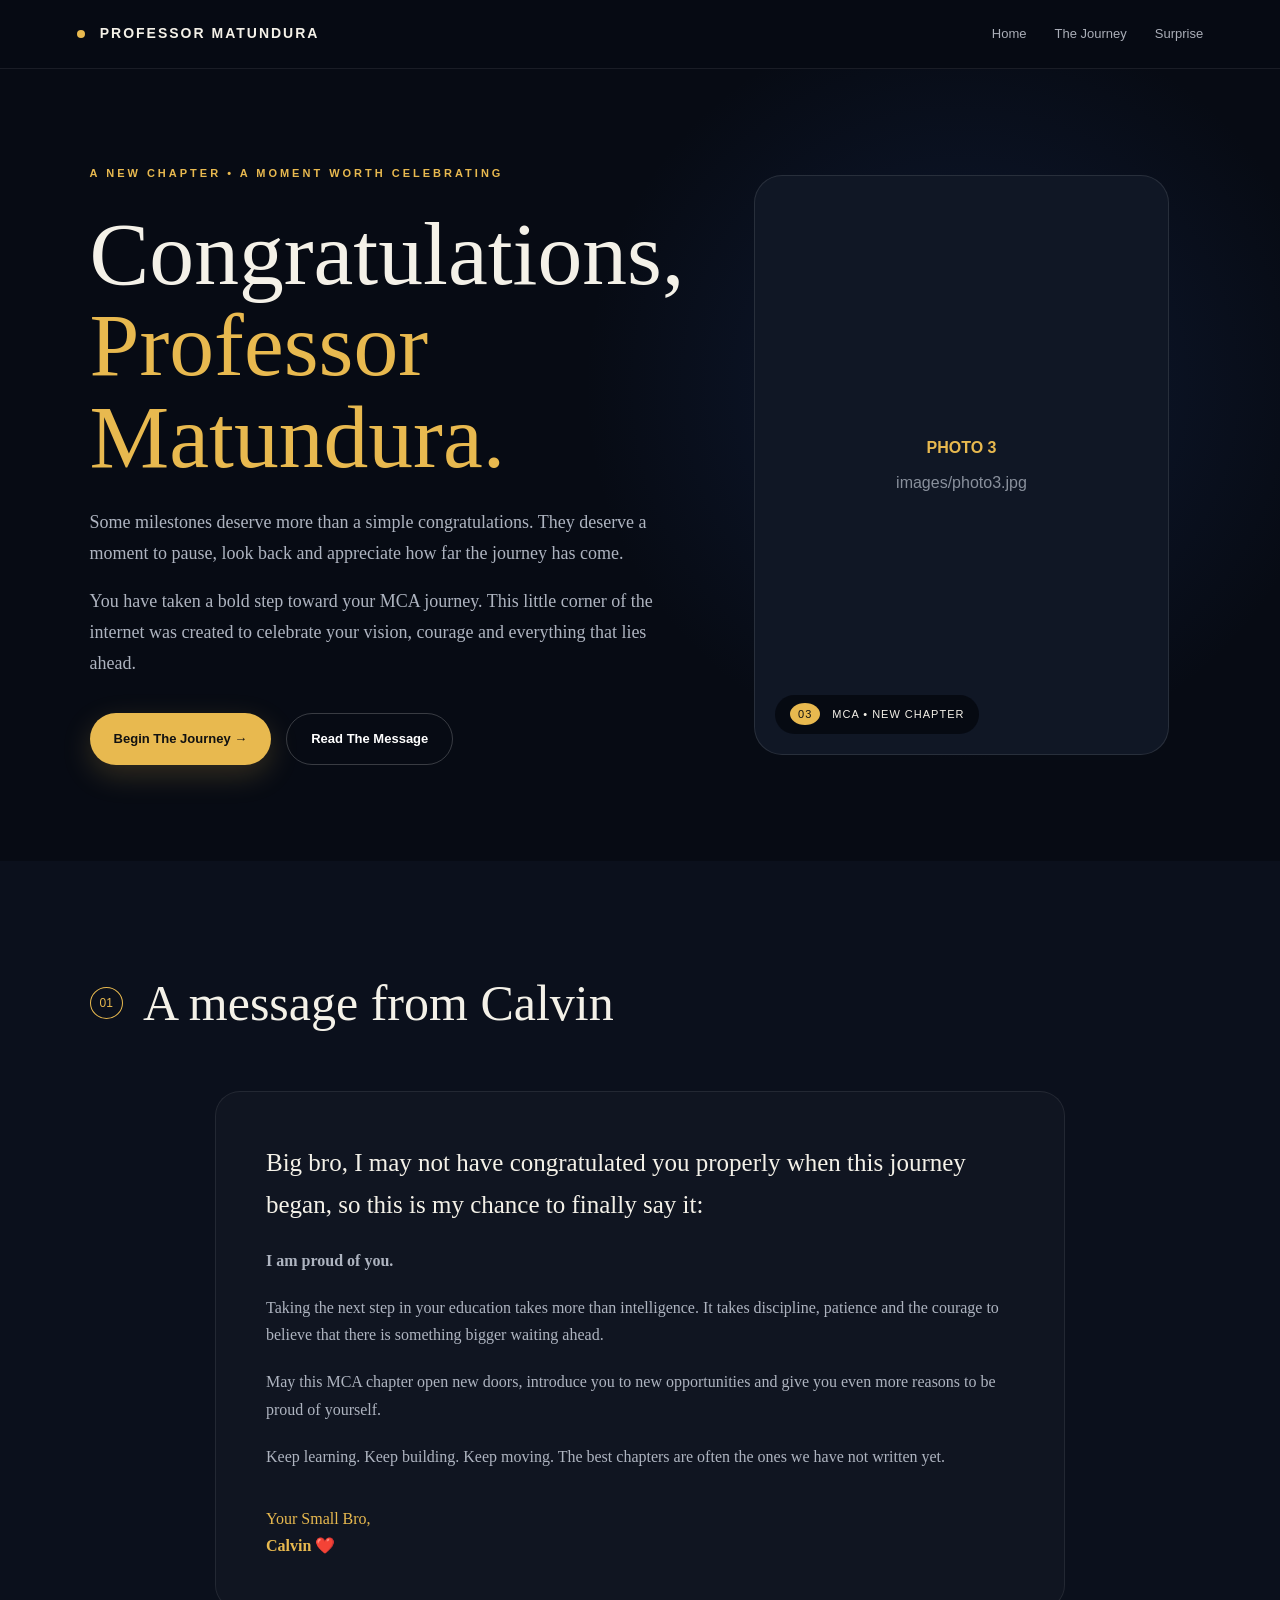
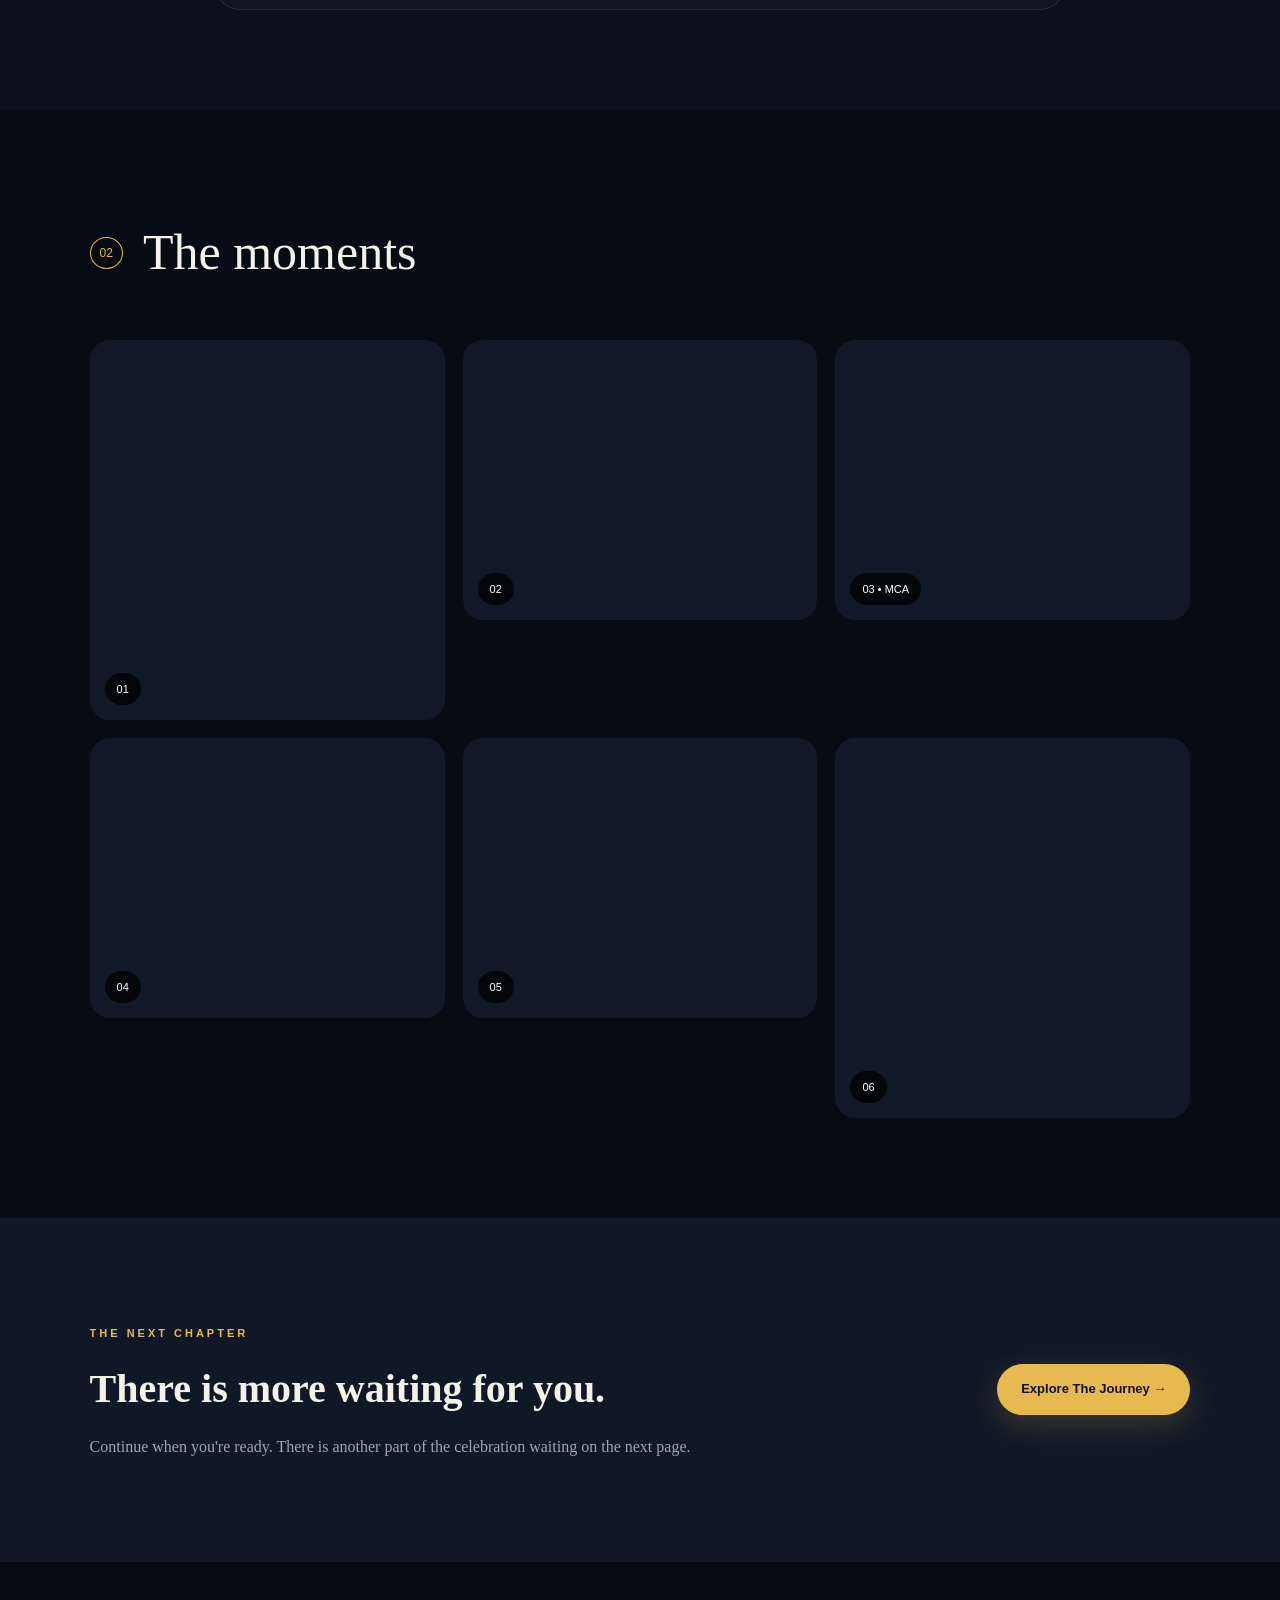
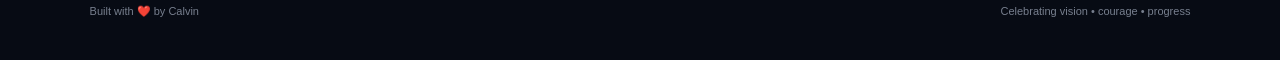
==== commit b4d3f526: "Add files via upload" ====
--- a/index.html
+++ b/index.html
@@ -6,331 +6,215 @@
 
     <title>Professor Matundura | A New Chapter</title>
 
-    <meta
-        name="description"
-        content="A special congratulatory message for Professor Matundura."
-    >
-
     <link rel="stylesheet" href="style.css">
 </head>
 
 <body>
 
-    <!-- TOP NAVIGATION -->
-    <header class="navbar">
-        <div class="nav-inner">
-
-            <a href="index.html" class="brand">
-                <span class="brand-dot"></span>
-                PROFESSOR MATUNDURA
-            </a>
-
-            <nav class="nav-links">
-                <a href="index.html" class="active">Home</a>
-                <a href="journey.html">The Journey</a>
-                <a href="final.html">Surprise</a>
-            </nav>
-
-        </div>
-    </header>
-
-
-    <!-- HERO -->
-    <main>
-
-        <section class="hero">
-
-            <div class="hero-content">
-
-                <div class="eyebrow">
-                    ✦ A NEW CHAPTER • A MOMENT WORTH CELEBRATING
-                </div>
-
-                <h1>
-                    Congratulations,
-                    <span>Professor Matundura.</span>
-                </h1>
-
-                <p class="hero-text">
-                    Big milestones deserve more than a simple congratulations.
-                    This little corner of the internet was created to celebrate
-                    your vision, courage and the exciting chapter ahead.
-                </p>
-
-                <p class="hero-text">
-                    You took the bold step toward your
-                    <strong>MCA journey</strong>.
-                    Keep learning, keep building and keep believing in the
-                    vision that brought you this far.
-                </p>
-
-
-                <!-- BUTTONS -->
-                <div class="hero-buttons">
-
-                    <a href="journey.html" class="btn btn-primary">
-                        Explore The Journey
-                        <span>→</span>
-                    </a>
-
-                    <a href="final.html" class="btn btn-secondary">
-                        Open Your Surprise
-                        <span>✦</span>
-                    </a>
-
-                </div>
-
-            </div>
-
-
-            <!-- MCA PHOTO -->
-            <div class="hero-photo">
-
-                <div class="photo-glow"></div>
-
-                <div class="photo-card">
-
-                    <img
-                        src="Images/photo3.jpg"
-                        alt="Professor Matundura"
-                        class="main-photo"
-                    >
-
-                    <div class="photo-caption">
-
-                        <div>
-                            <span class="caption-small">
-                                HON.
-                            </span>
-
-                            <strong>
-                                PROFESSOR MATUNDURA
-                            </strong>
-                        </div>
-
-                        <span class="caption-badge">
-                            MCA
-                        </span>
-
-                    </div>
-
-                </div>
-
-            </div>
-
-        </section>
-
-
-        <!-- INTRODUCTION -->
-        <section class="intro-section">
-
-            <div class="section-heading">
-
-                <span class="section-number">01</span>
-
-                <div>
-                    <p class="mini-title">THE BEGINNING</p>
-
-                    <h2>
-                        Every great chapter
-                        starts with a decision.
-                    </h2>
-                </div>
-
-            </div>
-
-
-            <div class="intro-grid">
-
-                <article class="info-card">
-
-                    <span class="card-icon">◈</span>
-
-                    <h3>Vision</h3>
-
-                    <p>
-                        Seeing beyond where you are today and having the
-                        courage to pursue something greater.
-                    </p>
-
-                </article>
-
-
-                <article class="info-card">
-
-                    <span class="card-icon">✦</span>
-
-                    <h3>Courage</h3>
-
-                    <p>
-                        Every new journey requires a decision to step forward,
-                        even when the road ahead is still unknown.
-                    </p>
-
-                </article>
-
-
-                <article class="info-card">
-
-                    <span class="card-icon">◆</span>
-
-                    <h3>Milestone</h3>
-
-                    <p>
-                        Today is another reminder that progress deserves to
-                        be recognised and celebrated.
-                    </p>
-
-                </article>
-
-            </div>
-
-        </section>
-
-
-        <!-- MESSAGE -->
-        <section class="message-section">
-
-            <div class="message-box">
-
-                <span class="quote-mark">“</span>
-
-                <p class="message">
-
-                    Big Bro, I may not have congratulated you properly when
-                    this journey began, so this is my chance to finally say it:
-
-                    <strong>
-                        I am proud of you.
-                    </strong>
-
-                </p>
-
-                <p class="message-sub">
-
-                    May this new chapter bring wisdom, strength, new
-                    opportunities and many reasons to smile.
-
-                </p>
-
-                <div class="signature">
-                    — Calvin
-                </div>
-
-            </div>
-
-        </section>
-
-
-        <!-- PHOTO PREVIEW -->
-        <section class="memories-section">
-
-            <div class="section-heading centered">
-
-                <span class="section-number">02</span>
-
-                <div>
-                    <p class="mini-title">MOMENTS</p>
-
-                    <h2>
-                        A journey worth remembering.
-                    </h2>
-                </div>
-
-            </div>
-
-
-            <div class="photo-grid">
-
-                <div class="gallery-card large">
-                    <img
-                        src="Images/photo1.jpg"
-                        alt="Professor Matundura moment"
-                    >
-                    <span>01</span>
-                </div>
-
-                <div class="gallery-card">
-                    <img
-                        src="Images/photo2.jpg"
-                        alt="Professor Matundura moment"
-                    >
-                    <span>02</span>
-                </div>
-
-                <div class="gallery-card">
-                    <img
-                        src="Images/photo4.jpg"
-                        alt="Professor Matundura moment"
-                    >
-                    <span>04</span>
-                </div>
-
-                <div class="gallery-card">
-                    <img
-                        src="Images/photo5.jpg"
-                        alt="Professor Matundura moment"
-                    >
-                    <span>05</span>
-                </div>
-
-            </div>
-
-        </section>
-
-
-        <!-- NEXT STEP -->
-        <section class="next-section">
-
-            <div class="next-content">
-
-                <p class="mini-title">
-                    WHAT COMES NEXT?
-                </p>
-
-                <h2>
-                    The next chapter
-                    starts now.
-                </h2>
-
-                <p>
-                    There is more waiting beyond this page.
-                    Take your time, enjoy the journey and discover
-                    what has been prepared.
-                </p>
-
-                <a href="journey.html" class="btn btn-primary">
-                    Continue The Journey
-                    <span>→</span>
+<header class="topbar">
+    <div class="brand">
+        <span class="brand-dot"></span>
+        PROFESSOR MATUNDURA
+    </div>
+
+    <nav>
+        <a href="index.html">Home</a>
+        <a href="journey.html">The Journey</a>
+        <a href="final.html">Surprise</a>
+    </nav>
+</header>
+
+
+<main>
+
+    <section class="hero">
+
+        <div class="hero-text">
+
+            <p class="eyebrow">A NEW CHAPTER • A MOMENT WORTH CELEBRATING</p>
+
+            <h1>
+                Congratulations,
+                <span>Professor Matundura.</span>
+            </h1>
+
+            <p class="intro">
+                Some milestones deserve more than a simple congratulations.
+                They deserve a moment to pause, look back and appreciate how far
+                the journey has come.
+            </p>
+
+            <p class="intro">
+                You have taken a bold step toward your MCA journey.
+                This little corner of the internet was created to celebrate
+                your vision, courage and everything that lies ahead.
+            </p>
+
+            <div class="hero-buttons">
+                <a class="btn primary" href="journey.html">
+                    Begin The Journey →
                 </a>
 
-            </div>
-
-        </section>
-
-    </main>
-
-
-    <!-- FOOTER -->
-    <footer class="footer">
-
-        <div class="footer-inner">
-
-            <div>
-                <strong>PROFESSOR MATUNDURA</strong>
-                <p>A new chapter. A new vision. A new milestone.</p>
-            </div>
-
-            <div class="footer-credit">
-                Built with ❤️ by Calvin
-            </div>
-
-        </div>
-
-    </footer>
-
-
-    <script src="script.js"></script>
+                <a class="btn secondary" href="#story">
+                    Read The Message
+                </a>
+            </div>
+
+        </div>
+
+
+        <div class="hero-photo">
+
+            <!-- MCA PHOTO = PHOTO 3 -->
+            <img
+                src="images/photo3.jpg"
+                alt="Professor Matundura MCA milestone"
+                onerror="this.style.display='none'; this.nextElementSibling.style.display='flex';"
+            >
+
+            <div class="image-error">
+                <strong>PHOTO 3</strong>
+                <span>images/photo3.jpg</span>
+            </div>
+
+            <div class="photo-label">
+                <span>03</span>
+                MCA • NEW CHAPTER
+            </div>
+
+        </div>
+
+    </section>
+
+
+    <section id="story" class="message-section">
+
+        <div class="section-heading">
+            <span>01</span>
+            <h2>A message from Calvin</h2>
+        </div>
+
+        <div class="message-card">
+
+            <p class="large-message">
+                Big bro, I may not have congratulated you properly when
+                this journey began, so this is my chance to finally say it:
+            </p>
+
+            <p>
+                <strong>I am proud of you.</strong>
+            </p>
+
+            <p>
+                Taking the next step in your education takes more than
+                intelligence. It takes discipline, patience and the courage
+                to believe that there is something bigger waiting ahead.
+            </p>
+
+            <p>
+                May this MCA chapter open new doors, introduce you to
+                new opportunities and give you even more reasons to be
+                proud of yourself.
+            </p>
+
+            <p>
+                Keep learning. Keep building. Keep moving.
+                The best chapters are often the ones we have not written yet.
+            </p>
+
+            <div class="signature">
+                Your Small Bro,<br>
+                <strong>Calvin ❤️</strong>
+            </div>
+
+        </div>
+
+    </section>
+
+
+    <section class="gallery-section">
+
+        <div class="section-heading">
+            <span>02</span>
+            <h2>The moments</h2>
+        </div>
+
+        <div class="gallery">
+
+            <div class="gallery-card large">
+                <img src="images/photo1.jpg"
+                     alt="Professor Matundura photo 1"
+                     onerror="this.style.display='none';">
+                <span>01</span>
+            </div>
+
+            <div class="gallery-card">
+                <img src="images/photo2.jpg"
+                     alt="Professor Matundura photo 2"
+                     onerror="this.style.display='none';">
+                <span>02</span>
+            </div>
+
+            <div class="gallery-card featured">
+                <img src="images/photo3.jpg"
+                     alt="Professor Matundura MCA photo"
+                     onerror="this.style.display='none';">
+                <span>03 • MCA</span>
+            </div>
+
+            <div class="gallery-card">
+                <img src="images/photo4.jpg"
+                     alt="Professor Matundura photo 4"
+                     onerror="this.style.display='none';">
+                <span>04</span>
+            </div>
+
+            <div class="gallery-card">
+                <img src="images/photo5.jpg"
+                     alt="Professor Matundura photo 5"
+                     onerror="this.style.display='none';">
+                <span>05</span>
+            </div>
+
+            <div class="gallery-card large">
+                <img src="images/photo6.jpg"
+                     alt="Professor Matundura photo 6"
+                     onerror="this.style.display='none';">
+                <span>06</span>
+            </div>
+
+        </div>
+
+    </section>
+
+
+    <section class="next-section">
+
+        <div>
+            <span class="mini-label">THE NEXT CHAPTER</span>
+            <h2>There is more waiting for you.</h2>
+            <p>
+                Continue when you're ready. There is another part of the
+                celebration waiting on the next page.
+            </p>
+        </div>
+
+        <a class="btn primary" href="journey.html">
+            Explore The Journey →
+        </a>
+
+    </section>
+
+</main>
+
+
+<footer>
+    <p>Built with ❤️ by Calvin</p>
+    <p>Celebrating vision • courage • progress</p>
+</footer>
+
+
+<script src="script.js"></script>
 
 </body>
 </html>
--- a/style.css
+++ b/style.css
@@ -1,12 +1,7 @@
-/* =========================================================
-   PROFESSOR MATUNDURA WEBSITE
-   Built by Calvin
-   ========================================================= */
-
 * {
+    box-sizing: border-box;
     margin: 0;
     padding: 0;
-    box-sizing: border-box;
 }
 
 html {
@@ -14,13 +9,9 @@
 }
 
 body {
-    min-height: 100vh;
-    background:
-        radial-gradient(circle at 15% 10%, rgba(92, 68, 180, 0.20), transparent 30%),
-        radial-gradient(circle at 85% 20%, rgba(219, 169, 63, 0.12), transparent 28%),
-        #070b16;
-    color: #f5f7fb;
     font-family: Georgia, "Times New Roman", serif;
+    background: #070b14;
+    color: #f4f1e8;
     line-height: 1.7;
     overflow-x: hidden;
 }
@@ -35,887 +26,734 @@
     max-width: 100%;
 }
 
-button,
-a {
-    -webkit-tap-highlight-color: transparent;
-}
-
-
-/* =========================================================
-   NAVIGATION
-   ========================================================= */
-
-.navbar {
+.topbar {
+    width: 100%;
+    padding: 22px 6%;
+    display: flex;
+    justify-content: space-between;
+    align-items: center;
+    border-bottom: 1px solid rgba(255,255,255,.08);
+    background: rgba(7,11,20,.94);
     position: sticky;
     top: 0;
-    z-index: 1000;
-    width: 100%;
-    background: rgba(7, 11, 22, 0.88);
-    border-bottom: 1px solid rgba(255, 255, 255, 0.08);
-    backdrop-filter: blur(16px);
-}
-
-.nav-inner {
-    width: min(1180px, 92%);
-    min-height: 76px;
-    margin: auto;
-    display: flex;
-    align-items: center;
-    justify-content: space-between;
-    gap: 25px;
+    z-index: 100;
+    backdrop-filter: blur(15px);
 }
 
 .brand {
-    display: flex;
-    align-items: center;
-    gap: 11px;
-    font-family: Arial, sans-serif;
-    font-size: 0.78rem;
+    font-family: Arial, sans-serif;
+    font-size: 14px;
     font-weight: 800;
     letter-spacing: 2px;
 }
 
 .brand-dot {
-    width: 9px;
-    height: 9px;
-    background: #e8bd5b;
+    display: inline-block;
+    width: 8px;
+    height: 8px;
+    background: #e8b94f;
     border-radius: 50%;
-    box-shadow: 0 0 18px rgba(232, 189, 91, 0.9);
-}
-
-.nav-links {
-    display: flex;
-    gap: 8px;
-    align-items: center;
-}
-
-.nav-links a {
-    padding: 9px 14px;
-    border-radius: 30px;
-    color: #aeb6c9;
-    font-family: Arial, sans-serif;
-    font-size: 0.82rem;
-    transition: 0.25s ease;
-}
-
-.nav-links a:hover,
-.nav-links a.active {
-    color: #fff;
-    background: rgba(255, 255, 255, 0.08);
-}
-
-
-/* =========================================================
-   HERO
-   ========================================================= */
+    margin-right: 9px;
+}
+
+nav {
+    display: flex;
+    gap: 28px;
+    font-family: Arial, sans-serif;
+    font-size: 13px;
+}
+
+nav a {
+    color: #aaaeb8;
+    transition: .25s ease;
+}
+
+nav a:hover {
+    color: #e8b94f;
+}
+
+main {
+    width: 100%;
+}
 
 .hero {
-    width: min(1180px, 92%);
-    margin: auto;
-    min-height: calc(100vh - 76px);
-    padding: 90px 0;
+    min-height: 88vh;
+    padding: 90px 7%;
     display: grid;
-    grid-template-columns: 1.05fr 0.95fr;
-    align-items: center;
+    grid-template-columns: 1.05fr .95fr;
     gap: 70px;
-}
-
-.hero-content {
-    animation: fadeUp 0.9s ease both;
+    align-items: center;
+    background:
+        radial-gradient(circle at 75% 40%, rgba(34,64,130,.28), transparent 35%),
+        #070b14;
+}
+
+.hero-text {
+    max-width: 700px;
 }
 
 .eyebrow,
-.mini-title {
-    font-family: Arial, sans-serif;
-    font-size: 0.72rem;
-    font-weight: 800;
-    letter-spacing: 2px;
-    color: #dcb85f;
+.mini-label {
+    font-family: Arial, sans-serif;
+    font-size: 11px;
+    font-weight: 700;
+    letter-spacing: 3px;
+    color: #e8b94f;
     text-transform: uppercase;
 }
 
-.eyebrow {
-    margin-bottom: 22px;
-}
-
-.hero h1 {
-    max-width: 750px;
-    font-size: clamp(3rem, 7vw, 6.4rem);
-    line-height: 0.98;
-    letter-spacing: -3px;
-    margin-bottom: 30px;
-}
-
-.hero h1 span {
-    display: block;
-    color: #e6be60;
-}
-
-.hero-text {
-    max-width: 670px;
+.hero h1,
+.page-header h1,
+.final-hero h1 {
+    font-size: clamp(48px, 7vw, 92px);
+    line-height: 1.02;
+    margin: 25px 0;
+    font-weight: 500;
+}
+
+.hero h1 span,
+.page-header h1 span,
+.final-hero h1 span {
+    color: #e8b94f;
+}
+
+.intro {
+    color: #aeb4c0;
+    font-size: 18px;
+    max-width: 650px;
     margin-bottom: 18px;
-    color: #b9c0d0;
-    font-size: 1.04rem;
-}
-
-.hero-text strong {
-    color: #fff;
 }
 
 .hero-buttons {
     display: flex;
+    gap: 15px;
     flex-wrap: wrap;
-    gap: 13px;
-    margin-top: 34px;
+    margin-top: 35px;
 }
 
 .btn {
+    border: 0;
+    cursor: pointer;
     display: inline-flex;
     justify-content: center;
     align-items: center;
-    gap: 12px;
-    min-height: 52px;
-    padding: 0 22px;
-    border-radius: 14px;
-    font-family: Arial, sans-serif;
-    font-size: 0.84rem;
-    font-weight: 800;
-    transition: transform 0.25s ease, box-shadow 0.25s ease;
+    padding: 14px 24px;
+    border-radius: 40px;
+    font-family: Arial, sans-serif;
+    font-size: 13px;
+    font-weight: 700;
+    transition: transform .25s ease, box-shadow .25s ease;
 }
 
 .btn:hover {
     transform: translateY(-3px);
 }
 
-.btn-primary {
-    color: #16110a;
-    background: linear-gradient(135deg, #f4d477, #dba944);
-    box-shadow: 0 12px 35px rgba(219, 169, 68, 0.18);
-}
-
-.btn-secondary {
-    border: 1px solid rgba(255,255,255,0.15);
-    background: rgba(255,255,255,0.05);
-    color: #f2f4f8;
-}
-
-
-/* =========================================================
-   HERO PHOTO
-   ========================================================= */
+.primary {
+    background: #e8b94f;
+    color: #111;
+    box-shadow: 0 10px 30px rgba(232,185,79,.2);
+}
+
+.secondary {
+    border: 1px solid rgba(255,255,255,.2);
+    color: white;
+}
 
 .hero-photo {
     position: relative;
-    animation: fadeUp 1s 0.15s ease both;
-}
-
-.photo-glow {
+    height: 580px;
+    border-radius: 28px;
+    overflow: hidden;
+    background: #101725;
+    border: 1px solid rgba(255,255,255,.1);
+}
+
+.hero-photo img {
+    width: 100%;
+    height: 100%;
+    object-fit: cover;
+    object-position: center;
+}
+
+.photo-label {
     position: absolute;
-    inset: 12% 10%;
-    background: rgba(226, 178, 76, 0.18);
-    filter: blur(70px);
+    bottom: 20px;
+    left: 20px;
+    padding: 10px 15px;
+    border-radius: 30px;
+    background: rgba(5,8,15,.82);
+    backdrop-filter: blur(12px);
+    font-family: Arial, sans-serif;
+    font-size: 11px;
+    letter-spacing: 1px;
+}
+
+.photo-label span {
+    background: #e8b94f;
+    color: #111;
+    padding: 5px 8px;
     border-radius: 50%;
-}
-
-.photo-card {
-    position: relative;
-    overflow: hidden;
-    border-radius: 28px;
-    border: 1px solid rgba(255,255,255,0.13);
-    background: #101725;
-    box-shadow: 0 35px 100px rgba(0,0,0,0.45);
-}
-
-.main-photo {
+    margin-right: 8px;
+}
+
+.image-error {
+    display: none;
+    height: 100%;
     width: 100%;
-    height: min(620px, 70vh);
-    min-height: 430px;
-    object-fit: cover;
-}
-
-.photo-caption {
-    position: absolute;
-    left: 0;
-    right: 0;
-    bottom: 0;
-    padding: 25px;
-    display: flex;
-    justify-content: space-between;
-    align-items: end;
-    background: linear-gradient(transparent, rgba(3,5,10,0.95));
-}
-
-.caption-small {
-    display: block;
-    color: #d8b65e;
-    font-family: Arial, sans-serif;
-    font-size: 0.65rem;
-    letter-spacing: 2px;
-}
-
-.photo-caption strong {
-    display: block;
-    font-size: 1.3rem;
-}
-
-.caption-badge {
-    padding: 8px 12px;
-    border: 1px solid rgba(232,189,91,0.45);
-    border-radius: 30px;
-    color: #e8bd5b;
-    font-family: Arial, sans-serif;
-    font-size: 0.7rem;
-    font-weight: 800;
-}
-
-
-/* =========================================================
-   INTRO
-   ========================================================= */
-
-.intro-section,
-.memories-section,
+    align-items: center;
+    justify-content: center;
+    flex-direction: column;
+    color: #e8b94f;
+    font-family: Arial, sans-serif;
+}
+
+.image-error span {
+    color: #89909c;
+    margin-top: 8px;
+}
+
 .message-section,
-.next-section {
-    width: min(1180px, 92%);
+.gallery-section,
+.next-section,
+.fund-section,
+.photo-strip,
+.letter,
+.question {
+    padding: 100px 7%;
+}
+
+.message-section {
+    background: #0b101c;
+}
+
+.section-heading {
+    display: flex;
+    align-items: center;
+    gap: 20px;
+    margin-bottom: 45px;
+}
+
+.section-heading span {
+    font-family: Arial, sans-serif;
+    font-size: 12px;
+    color: #e8b94f;
+    border: 1px solid #e8b94f;
+    padding: 5px 9px;
+    border-radius: 50%;
+}
+
+.section-heading h2 {
+    font-size: clamp(30px, 4vw, 50px);
+    font-weight: 500;
+}
+
+.message-card,
+.letter-card {
+    max-width: 850px;
     margin: auto;
-    padding: 110px 0;
-}
-
-.section-heading {
-    display: flex;
-    gap: 22px;
-    align-items: flex-start;
-    margin-bottom: 50px;
-}
-
-.section-heading.centered {
-    justify-content: center;
-    text-align: center;
-}
-
-.section-number {
-    font-family: Arial, sans-serif;
-    color: #e2b755;
-    font-size: 0.78rem;
-    font-weight: 900;
-    letter-spacing: 2px;
-    padding-top: 7px;
-}
-
-.section-heading h2,
-.next-content h2 {
-    max-width: 700px;
-    margin-top: 7px;
-    font-size: clamp(2rem, 4vw, 4rem);
-    line-height: 1.08;
-}
-
-.intro-grid {
+    padding: 50px;
+    border: 1px solid rgba(255,255,255,.08);
+    border-radius: 25px;
+    background: rgba(255,255,255,.025);
+}
+
+.message-card p,
+.letter-card p {
+    color: #aeb4c0;
+    margin-bottom: 20px;
+}
+
+.large-message {
+    font-size: 25px !important;
+    color: #f4f1e8 !important;
+}
+
+.signature {
+    margin-top: 35px;
+    color: #e8b94f;
+}
+
+.gallery-section {
+    background: #070b14;
+}
+
+.gallery {
     display: grid;
     grid-template-columns: repeat(3, 1fr);
     gap: 18px;
 }
 
-.info-card {
-    padding: 32px;
-    border-radius: 22px;
-    border: 1px solid rgba(255,255,255,0.08);
-    background: linear-gradient(
-        145deg,
-        rgba(255,255,255,0.065),
-        rgba(255,255,255,0.025)
-    );
-    transition: transform 0.3s ease, border-color 0.3s ease;
-}
-
-.info-card:hover {
-    transform: translateY(-7px);
-    border-color: rgba(228,185,83,0.35);
-}
-
-.card-icon {
-    display: block;
-    margin-bottom: 22px;
-    color: #e7bd60;
-    font-size: 1.5rem;
-}
-
-.info-card h3 {
-    margin-bottom: 10px;
-    font-size: 1.45rem;
-}
-
-.info-card p {
-    color: #9fa8bb;
-}
-
-
-/* =========================================================
-   MESSAGE
-   ========================================================= */
-
-.message-section {
-    width: min(1000px, 92%);
-}
-
-.message-box {
+.gallery-card {
+    height: 280px;
     position: relative;
-    padding: 70px;
     overflow: hidden;
-    border-radius: 30px;
-    border: 1px solid rgba(226,183,82,0.18);
-    background:
-        radial-gradient(circle at 90% 10%, rgba(226,183,82,0.13), transparent 35%),
-        rgba(255,255,255,0.035);
-}
-
-.quote-mark {
-    position: absolute;
-    top: 15px;
-    right: 35px;
-    color: rgba(228,185,83,0.15);
-    font-size: 10rem;
-    line-height: 1;
-}
-
-.message {
-    position: relative;
-    max-width: 800px;
-    font-size: clamp(1.4rem, 3vw, 2.3rem);
-    line-height: 1.35;
-}
-
-.message strong {
-    color: #e6bd5e;
-}
-
-.message-sub {
-    max-width: 700px;
-    margin-top: 25px;
-    color: #9fa8bb;
-}
-
-.signature {
-    margin-top: 30px;
-    color: #e5bd61;
-    font-family: Arial, sans-serif;
-    font-size: 0.85rem;
-    font-weight: 800;
-}
-
-
-/* =========================================================
-   PHOTO GRID
-   ========================================================= */
-
-.photo-grid {
-    display: grid;
-    grid-template-columns: 1.25fr 0.75fr 0.75fr;
-    grid-template-rows: 270px 270px;
-    gap: 15px;
-}
-
-.gallery-card {
-    position: relative;
-    min-height: 200px;
-    overflow: hidden;
-    border-radius: 22px;
+    border-radius: 20px;
     background: #111827;
-    border: 1px solid rgba(255,255,255,0.08);
 }
 
 .gallery-card.large {
-    grid-row: span 2;
+    height: 380px;
 }
 
 .gallery-card img {
     width: 100%;
     height: 100%;
     object-fit: cover;
-    transition: transform 0.6s ease;
+    transition: transform .5s ease;
 }
 
 .gallery-card:hover img {
     transform: scale(1.05);
 }
 
-.gallery-card::after {
-    content: "";
-    position: absolute;
-    inset: 0;
-    background: linear-gradient(transparent 60%, rgba(0,0,0,0.65));
-    pointer-events: none;
-}
-
 .gallery-card span {
     position: absolute;
-    right: 15px;
+    left: 15px;
     bottom: 15px;
-    z-index: 2;
-    width: 38px;
-    height: 38px;
+    padding: 7px 12px;
+    border-radius: 20px;
+    background: rgba(0,0,0,.75);
+    font-family: Arial, sans-serif;
+    font-size: 11px;
+    color: white;
+}
+
+.next-section {
+    display: flex;
+    justify-content: space-between;
+    align-items: center;
+    gap: 30px;
+    background: #101827;
+}
+
+.next-section h2 {
+    font-size: 40px;
+    margin: 10px 0;
+}
+
+.next-section p {
+    color: #9da5b4;
+}
+
+.page-header {
+    padding: 130px 7% 90px;
+    max-width: 1000px;
+}
+
+.page-header p {
+    color: #aeb4c0;
+    font-size: 18px;
+}
+
+.timeline {
+    padding: 20px 7% 100px;
+    max-width: 1100px;
+    margin: auto;
+}
+
+.timeline-item {
     display: grid;
-    place-items: center;
-    border-radius: 50%;
-    background: rgba(5,8,15,0.78);
-    color: #e7bd60;
-    font-family: Arial, sans-serif;
-    font-size: 0.7rem;
-    font-weight: 800;
-}
-
-
-/* =========================================================
-   NEXT SECTION
-   ========================================================= */
-
-.next-section {
-    text-align: center;
-}
-
-.next-content {
-    max-width: 800px;
-    margin: auto;
-}
-
-.next-content h2 {
-    margin: 10px auto 20px;
-}
-
-.next-content p:not(.mini-title) {
-    max-width: 600px;
-    margin: 0 auto 30px;
-    color: #aab2c3;
-}
-
-
-/* =========================================================
-   FOOTER
-   ========================================================= */
-
-.footer {
-    border-top: 1px solid rgba(255,255,255,0.07);
-    padding: 40px 0;
-}
-
-.footer-inner {
-    width: min(1180px, 92%);
-    margin: auto;
-    display: flex;
-    justify-content: space-between;
-    gap: 25px;
-}
-
-.footer strong {
-    font-family: Arial, sans-serif;
-    font-size: 0.75rem;
-    letter-spacing: 1.5px;
-}
-
-.footer p,
-.footer-credit {
-    color: #7e879a;
-    font-size: 0.78rem;
-}
-
-.footer-credit {
-    align-self: center;
-}
-
-
-/* =========================================================
-   JOURNEY PAGE
-   ========================================================= */
-
-.page-hero {
-    width: min(1000px, 92%);
-    margin: auto;
-    padding: 100px 0 65px;
-}
-
-.page-hero h1 {
-    margin: 12px 0 20px;
-    font-size: clamp(3rem, 7vw, 6rem);
-    line-height: 1;
-}
-
-.page-hero p {
-    max-width: 700px;
-    color: #aab2c3;
-}
-
-.journey-timeline {
-    width: min(1000px, 92%);
-    margin: auto;
-    padding-bottom: 100px;
-}
-
-.timeline-item {
-    position: relative;
-    display: grid;
-    grid-template-columns: 100px 1fr;
+    grid-template-columns: 80px 1fr;
     gap: 30px;
     padding: 45px 0;
-    border-bottom: 1px solid rgba(255,255,255,0.08);
-}
-
-.timeline-number {
-    color: #e5bc5d;
-    font-family: Arial, sans-serif;
-    font-weight: 900;
-    letter-spacing: 1px;
-}
-
-.timeline-content h2 {
-    margin-bottom: 12px;
-    font-size: 2rem;
-}
-
-.timeline-content p {
-    color: #9fa8bb;
+    border-top: 1px solid rgba(255,255,255,.1);
+}
+
+.number {
+    font-family: Arial, sans-serif;
+    color: #e8b94f;
+    font-size: 14px;
+}
+
+.timeline-item h2 {
+    font-size: 35px;
+    margin-bottom: 10px;
+}
+
+.timeline-item p {
+    color: #9da5b4;
     max-width: 700px;
 }
 
-.timeline-photo {
+.fund-section {
+    background: #0b101c;
+}
+
+.fund-header {
+    display: flex;
+    justify-content: space-between;
+    gap: 40px;
+    align-items: flex-end;
+}
+
+.fund-header h2 {
+    font-size: 42px;
+    max-width: 650px;
+    margin: 12px 0;
+}
+
+.fund-header p {
+    color: #929aaa;
+}
+
+.fund-total {
+    min-width: 260px;
+    text-align: right;
+}
+
+.fund-total small,
+.fund-total span {
+    display: block;
+    font-family: Arial, sans-serif;
+}
+
+.fund-total small {
+    color: #8f96a4;
+    font-size: 10px;
+    letter-spacing: 2px;
+}
+
+.fund-total strong {
+    display: block;
+    color: #e8b94f;
+    font-size: 40px;
+    margin: 5px 0;
+}
+
+.fund-total span {
+    color: #8f96a4;
+    font-size: 11px;
+}
+
+.progress-area {
+    margin: 55px 0;
+}
+
+.progress-top {
+    display: flex;
+    justify-content: space-between;
+    margin-bottom: 10px;
+    font-family: Arial, sans-serif;
+    font-size: 12px;
+}
+
+.progress-bar {
+    height: 12px;
+    border-radius: 20px;
+    background: #1c2433;
+    overflow: hidden;
+}
+
+#progressFill {
+    height: 100%;
+    width: 1.5%;
+    background: #e8b94f;
+    transition: width .5s ease;
+}
+
+.contributors {
+    max-width: 850px;
+}
+
+.contributors-heading {
+    display: flex;
+    justify-content: space-between;
+    margin-bottom: 15px;
+}
+
+.contributors-heading h3 {
+    font-size: 25px;
+}
+
+.contributors-heading span {
+    color: #858d9c;
+    font-family: Arial, sans-serif;
+    font-size: 12px;
+}
+
+.contributor {
+    display: grid;
+    grid-template-columns: 45px 1fr auto;
+    gap: 15px;
+    align-items: center;
+    padding: 18px 0;
+    border-bottom: 1px solid rgba(255,255,255,.07);
+}
+
+.avatar {
+    width: 40px;
+    height: 40px;
+    border-radius: 50%;
+    background: #1b2638;
+    color: #e8b94f;
+    display: flex;
+    justify-content: center;
+    align-items: center;
+    font-family: Arial, sans-serif;
+    font-weight: 700;
+}
+
+.person strong,
+.person span {
+    display: block;
+}
+
+.person span {
+    color: #737c8d;
+    font-family: Arial, sans-serif;
+    font-size: 11px;
+}
+
+.amount {
+    color: #a9e5c0;
+    font-family: Arial, sans-serif;
+    font-size: 14px;
+}
+
+.fund-note {
+    margin-top: 35px;
+    padding: 15px;
+    border: 1px solid rgba(232,185,79,.2);
+    color: #b9a56f;
+    font-family: Arial, sans-serif;
+    font-size: 12px;
+    border-radius: 12px;
+}
+
+.photo-strip {
+    display: grid;
+    grid-template-columns: .9fr 1.1fr;
+    gap: 60px;
+    align-items: center;
+}
+
+.photo-strip img {
     width: 100%;
+    height: 450px;
+    object-fit: cover;
+    border-radius: 25px;
+}
+
+.photo-strip h2 {
+    font-size: 45px;
+    line-height: 1.1;
+    margin: 15px 0;
+}
+
+.photo-strip p {
+    color: #929aaa;
+    margin-bottom: 25px;
+}
+
+.final-hero {
+    text-align: center;
+    padding: 120px 7% 90px;
+    background:
+        radial-gradient(circle at center, rgba(42,62,110,.3), transparent 45%),
+        #070b14;
+}
+
+.celebration-icon {
+    font-size: 65px;
+    margin-bottom: 25px;
+}
+
+.final-hero p {
+    max-width: 650px;
+    margin: 10px auto;
+    color: #aeb4c0;
+    font-size: 18px;
+}
+
+.final-photo {
     max-width: 700px;
-    height: 390px;
-    margin-top: 25px;
-    border-radius: 22px;
+    height: 450px;
+    margin: 50px auto 0;
+    overflow: hidden;
+    border-radius: 25px;
+}
+
+.final-photo img {
+    width: 100%;
+    height: 100%;
     object-fit: cover;
-    border: 1px solid rgba(255,255,255,0.1);
-}
-
-
-/* =========================================================
-   PROGRESS / CELEBRATION
-   ========================================================= */
-
-.progress-section {
-    width: min(1000px, 92%);
-    margin: 0 auto 100px;
-}
-
-.progress-card {
-    padding: 40px;
-    border-radius: 28px;
-    background:
-        radial-gradient(circle at 80% 10%, rgba(226,183,82,0.12), transparent 35%),
-        rgba(255,255,255,0.04);
-    border: 1px solid rgba(255,255,255,0.09);
-}
-
-.progress-label {
-    color: #9fa8bb;
-    font-family: Arial, sans-serif;
-    font-size: 0.75rem;
-    letter-spacing: 1px;
-}
-
-.counter {
-    margin: 10px 0;
-    color: #e8c263;
-    font-family: Arial, sans-serif;
-    font-size: clamp(2.5rem, 7vw, 5rem);
-    font-weight: 900;
-}
-
-.progress-bar {
+}
+
+.letter {
+    background: #0b101c;
+}
+
+.letter-card {
+    max-width: 800px;
+}
+
+.question {
+    text-align: center;
+}
+
+.question h2 {
+    font-size: 55px;
+    margin: 15px 0;
+}
+
+.question p {
+    color: #949cab;
+}
+
+.answer-buttons {
+    display: flex;
+    justify-content: center;
+    gap: 15px;
+    margin-top: 30px;
+}
+
+.no-button {
+    background: #202735;
+    color: white;
+}
+
+.hidden-message {
+    display: none;
+    margin: 35px auto 0;
+    max-width: 600px;
+    padding: 30px;
+    border: 1px solid rgba(232,185,79,.35);
+    border-radius: 20px;
+    background: rgba(232,185,79,.05);
+    color: #e8b94f;
+    font-size: 20px;
+}
+
+.hidden-message.show {
+    display: block;
+}
+
+.final-gallery {
+    display: grid;
+    grid-template-columns: 1fr 1fr;
+    gap: 18px;
+    padding: 0 7% 100px;
+}
+
+.final-gallery img {
     width: 100%;
-    height: 10px;
-    overflow: hidden;
+    height: 400px;
+    object-fit: cover;
     border-radius: 20px;
-    background: rgba(255,255,255,0.08);
-}
-
-.progress-fill {
-    width: 0%;
-    height: 100%;
-    border-radius: inherit;
-    background: linear-gradient(90deg, #b78325, #f2d377);
-    transition: width 0.4s ease;
-}
-
-.progress-note {
-    margin-top: 15px;
-    color: #7f8899;
-    font-size: 0.8rem;
-}
-
-
-/* =========================================================
-   FINAL PAGE
-   ========================================================= */
-
-.final-wrap {
-    width: min(900px, 92%);
-    min-height: calc(100vh - 76px);
-    margin: auto;
-    padding: 80px 0;
-    display: grid;
-    place-items: center;
-}
-
-.final-card {
-    width: 100%;
-    padding: 70px 50px;
-    text-align: center;
-    border-radius: 35px;
-    background:
-        radial-gradient(circle at 50% 0%, rgba(230,189,94,0.13), transparent 40%),
-        rgba(255,255,255,0.035);
-    border: 1px solid rgba(255,255,255,0.1);
-    box-shadow: 0 30px 90px rgba(0,0,0,0.35);
-}
-
-.final-icon {
-    font-size: 4rem;
-    margin-bottom: 20px;
-}
-
-.final-card h1 {
-    color: #e8c363;
-    font-size: clamp(2.5rem, 6vw, 5rem);
-    line-height: 1;
-    margin-bottom: 25px;
-}
-
-.final-card p {
-    max-width: 650px;
-    margin: 12px auto;
-    color: #aeb6c7;
-}
-
-.final-message {
-    margin-top: 35px !important;
-    padding: 28px;
-    border-radius: 20px;
-    background: rgba(255,255,255,0.045);
-    color: #f3f5f9 !important;
-    font-size: 1.15rem;
-}
-
-.final-buttons {
-    position: relative;
-    min-height: 90px;
-    margin-top: 30px;
-    display: flex;
-    justify-content: center;
-    align-items: center;
-    gap: 15px;
-}
-
-.no-button {
-    cursor: pointer;
-    border: 1px solid rgba(255,255,255,0.15);
-    background: rgba(255,255,255,0.05);
-    color: #fff;
-    padding: 14px 24px;
-    border-radius: 13px;
-    font-weight: 700;
-}
-
-.yes-button {
-    cursor: pointer;
-    border: 0;
-    background: linear-gradient(135deg, #f1d16e, #d9a943);
-    color: #171108;
-    padding: 14px 24px;
-    border-radius: 13px;
-    font-weight: 900;
-}
-
-
-/* =========================================================
-   CONFETTI
-   ========================================================= */
-
-.confetti {
-    position: fixed;
-    width: 8px;
-    height: 14px;
-    z-index: 9999;
-    pointer-events: none;
-    animation: confettiFall 2.5s linear forwards;
-}
-
-
-/* =========================================================
-   ANIMATIONS
-   ========================================================= */
-
-@keyframes fadeUp {
-    from {
-        opacity: 0;
-        transform: translateY(25px);
-    }
-
-    to {
-        opacity: 1;
-        transform: translateY(0);
-    }
-}
-
-@keyframes confettiFall {
-    0% {
-        opacity: 1;
-        transform: translateY(-20px) rotate(0deg);
-    }
-
-    100% {
-        opacity: 0;
-        transform: translateY(100vh) rotate(720deg);
-    }
-}
-
-
-/* =========================================================
-   TABLET
-   ========================================================= */
-
-@media (max-width: 900px) {
+}
+
+footer {
+    padding: 40px 7%;
+    border-top: 1px solid rgba(255,255,255,.08);
+    color: #777f8e;
+    font-family: Arial, sans-serif;
+    font-size: 11px;
+    display: flex;
+    justify-content: space-between;
+}
+
+
+@media (max-width: 800px) {
+
+    .topbar {
+        padding: 18px 5%;
+    }
+
+    nav {
+        display: none;
+    }
 
     .hero {
         grid-template-columns: 1fr;
-        gap: 50px;
-        padding-top: 65px;
+        padding: 60px 5%;
+        gap: 40px;
+    }
+
+    .hero h1,
+    .page-header h1,
+    .final-hero h1 {
+        font-size: 48px;
     }
 
     .hero-photo {
-        max-width: 700px;
-        width: 100%;
-        margin: auto;
-    }
-
-    .intro-grid {
+        height: 430px;
+    }
+
+    .message-section,
+    .gallery-section,
+    .next-section,
+    .fund-section,
+    .photo-strip,
+    .letter,
+    .question {
+        padding: 70px 5%;
+    }
+
+    .gallery {
         grid-template-columns: 1fr;
     }
 
-    .photo-grid {
-        grid-template-columns: 1fr 1fr;
-        grid-template-rows: 280px 280px 280px;
-    }
-
+    .gallery-card,
     .gallery-card.large {
-        grid-column: span 2;
-        grid-row: span 1;
-    }
-}
-
-
-/* =========================================================
-   PHONE
-   ========================================================= */
-
-@media (max-width: 600px) {
-
-    .nav-inner {
-        min-height: 65px;
-    }
-
-    .nav-links {
-        gap: 2px;
-    }
-
-    .nav-links a {
-        padding: 7px 8px;
-        font-size: 0.68rem;
-    }
-
-    .brand {
-        font-size: 0.62rem;
-        letter-spacing: 1px;
-    }
-
-    .hero {
-        width: 90%;
-        padding: 55px 0 70px;
-    }
-
-    .hero h1 {
-        font-size: clamp(2.7rem, 14vw, 4.3rem);
-        letter-spacing: -2px;
-    }
-
-    .hero-text {
-        font-size: 0.94rem;
-    }
-
-    .hero-buttons {
-        flex-direction: column;
-    }
-
-    .hero-buttons .btn {
-        width: 100%;
-    }
-
-    .main-photo {
-        height: 470px;
-        min-height: 0;
-    }
-
-    .intro-section,
-    .memories-section,
-    .message-section,
-    .next-section {
-        padding: 75px 0;
-    }
-
-    .section-heading {
-        gap: 12px;
-    }
-
-    .section-heading h2,
-    .next-content h2 {
-        font-size: 2.2rem;
-    }
-
-    .message-box {
-        padding: 40px 25px;
-    }
-
-    .message {
-        font-size: 1.35rem;
-    }
-
-    .photo-grid {
-        display: grid;
+        height: 330px;
+    }
+
+    .next-section,
+    .fund-header,
+    .photo-strip {
+        display: block;
+    }
+
+    .next-section .btn,
+    .photo-strip .btn {
+        margin-top: 25px;
+    }
+
+    .fund-total {
+        text-align: left;
+        margin-top: 35px;
+    }
+
+    .fund-header h2 {
+        font-size: 34px;
+    }
+
+    .photo-strip img {
+        height: 350px;
+        margin-bottom: 35px;
+    }
+
+    .message-card,
+    .letter-card {
+        padding: 30px 22px;
+    }
+
+    .timeline-item {
+        grid-template-columns: 45px 1fr;
+        gap: 15px;
+    }
+
+    .timeline-item h2 {
+        font-size: 28px;
+    }
+
+    .question h2 {
+        font-size: 40px;
+    }
+
+    .final-gallery {
         grid-template-columns: 1fr;
-        grid-template-rows: repeat(4, 250px);
-    }
-
-    .gallery-card.large {
-        grid-column: auto;
-    }
-
-    .timeline-item {
-        grid-template-columns: 1fr;
-        gap: 10px;
-    }
-
-    .timeline-photo {
-        height: 270px;
-    }
-
-    .progress-card {
-        padding: 28px 20px;
-    }
-
-    .final-card {
-        padding: 50px 22px;
-    }
-
-    .final-buttons {
-        flex-direction: column;
-    }
-
-    .yes-button,
-    .no-button {
-        width: 100%;
-    }
-
-    .footer-inner {
-        flex-direction: column;
-    }
+        padding: 0 5% 70px;
+    }
+
+    footer {
+        display: block;
+        padding: 30px 5%;
+    }
+
+    footer p {
+        margin: 5px 0;
+    }
+
 }
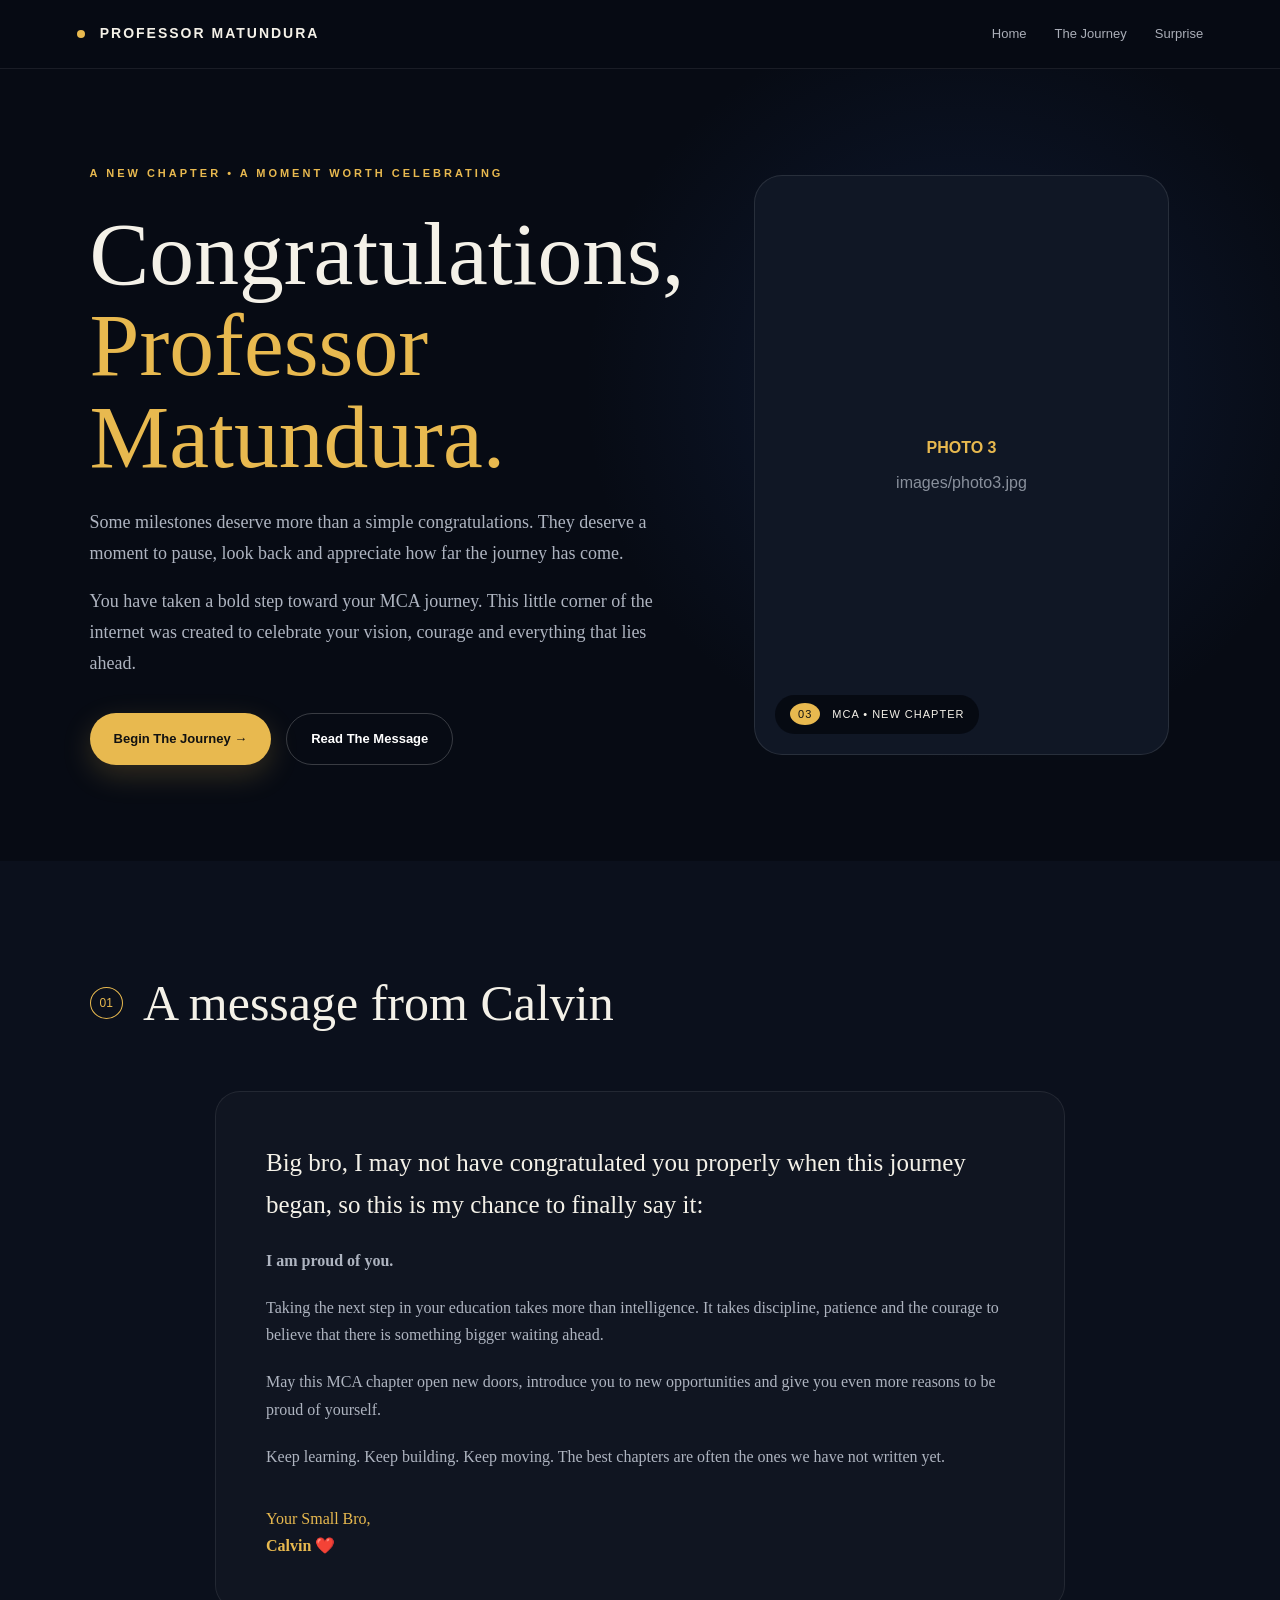
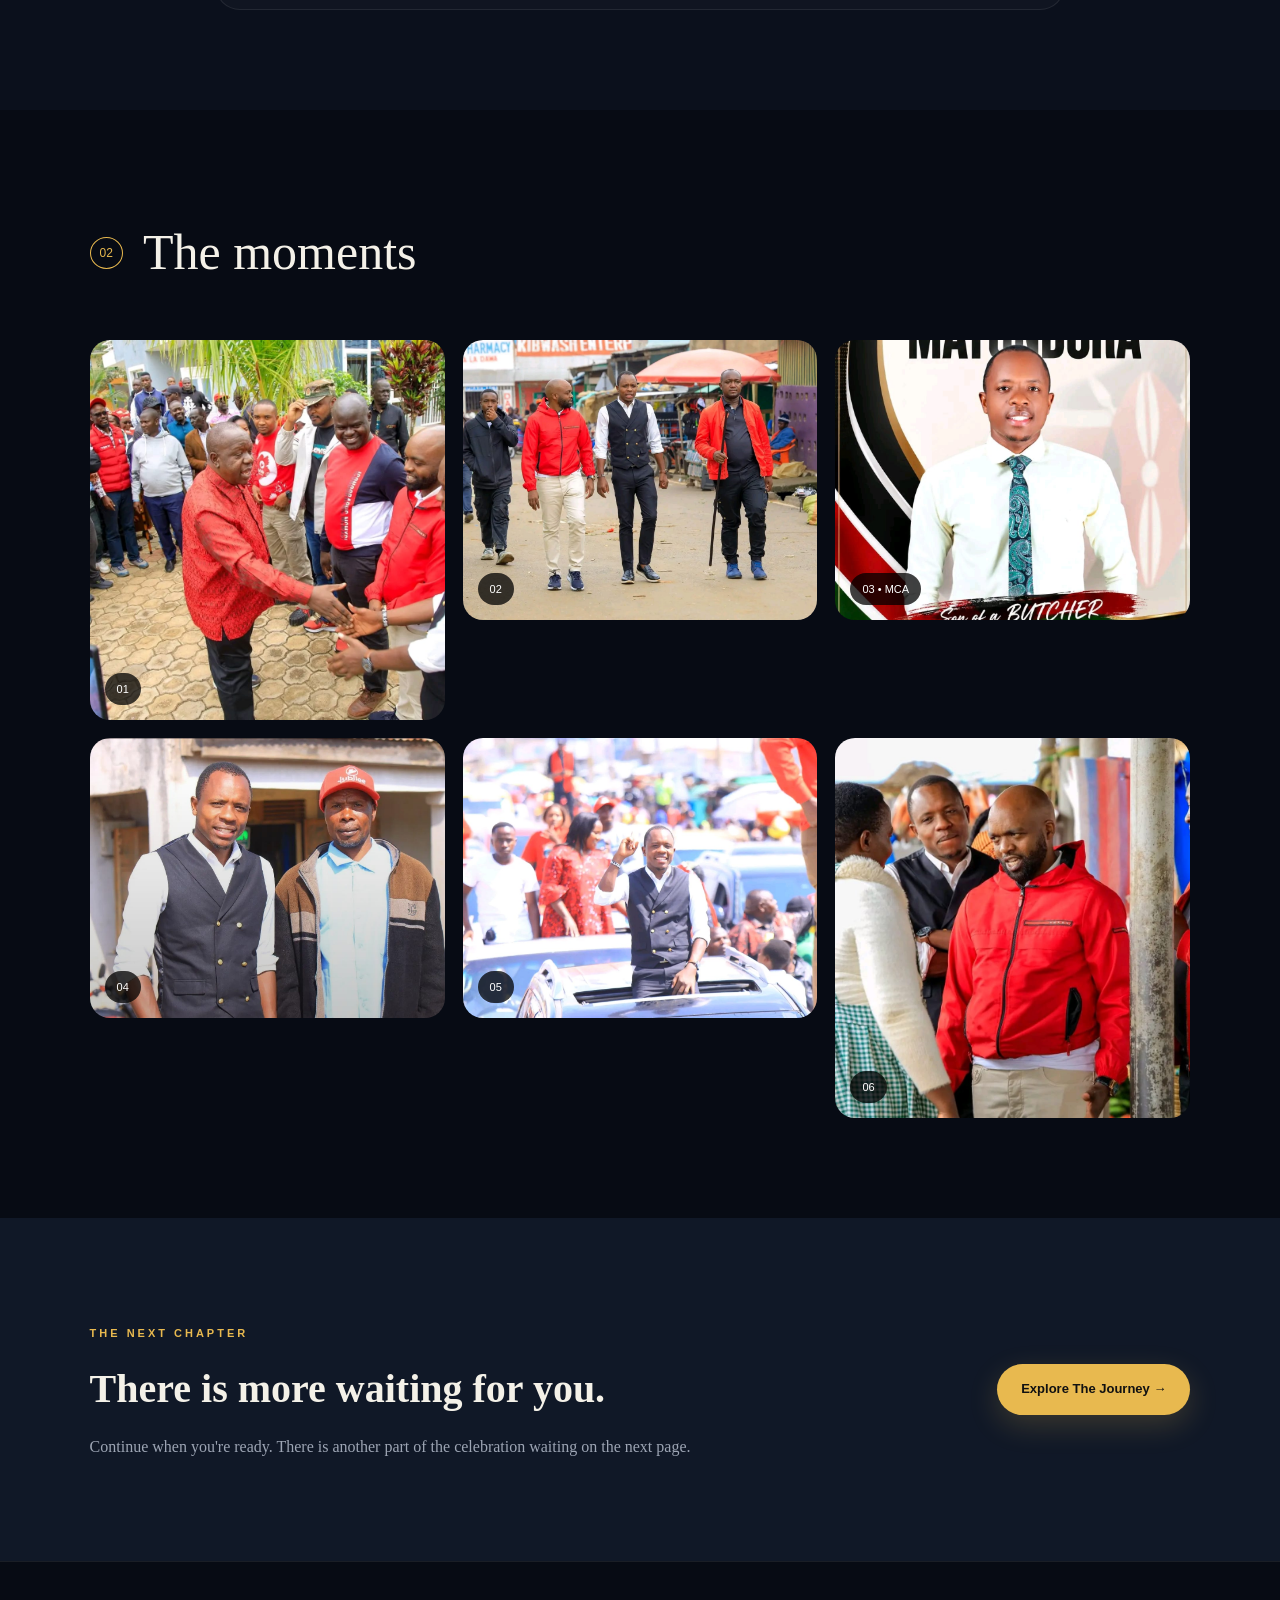
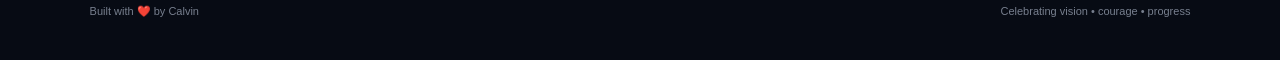
==== commit c5c89c21: "Add files via upload" ====
--- a/index.html
+++ b/index.html
@@ -142,42 +142,42 @@
         <div class="gallery">
 
             <div class="gallery-card large">
-                <img src="images/photo1.jpg"
+                <img src="photo1.jpg"
                      alt="Professor Matundura photo 1"
                      onerror="this.style.display='none';">
                 <span>01</span>
             </div>
 
             <div class="gallery-card">
-                <img src="images/photo2.jpg"
+                <img src="photo2.jpg"
                      alt="Professor Matundura photo 2"
                      onerror="this.style.display='none';">
                 <span>02</span>
             </div>
 
             <div class="gallery-card featured">
-                <img src="images/photo3.jpg"
+                <img src="photo3.jpg"
                      alt="Professor Matundura MCA photo"
                      onerror="this.style.display='none';">
                 <span>03 • MCA</span>
             </div>
 
             <div class="gallery-card">
-                <img src="images/photo4.jpg"
+                <img src="photo4.jpg"
                      alt="Professor Matundura photo 4"
                      onerror="this.style.display='none';">
                 <span>04</span>
             </div>
 
             <div class="gallery-card">
-                <img src="images/photo5.jpg"
+                <img src="photo5.jpg"
                      alt="Professor Matundura photo 5"
                      onerror="this.style.display='none';">
                 <span>05</span>
             </div>
 
             <div class="gallery-card large">
-                <img src="images/photo6.jpg"
+                <img src="photo6.jpg"
                      alt="Professor Matundura photo 6"
                      onerror="this.style.display='none';">
                 <span>06</span>
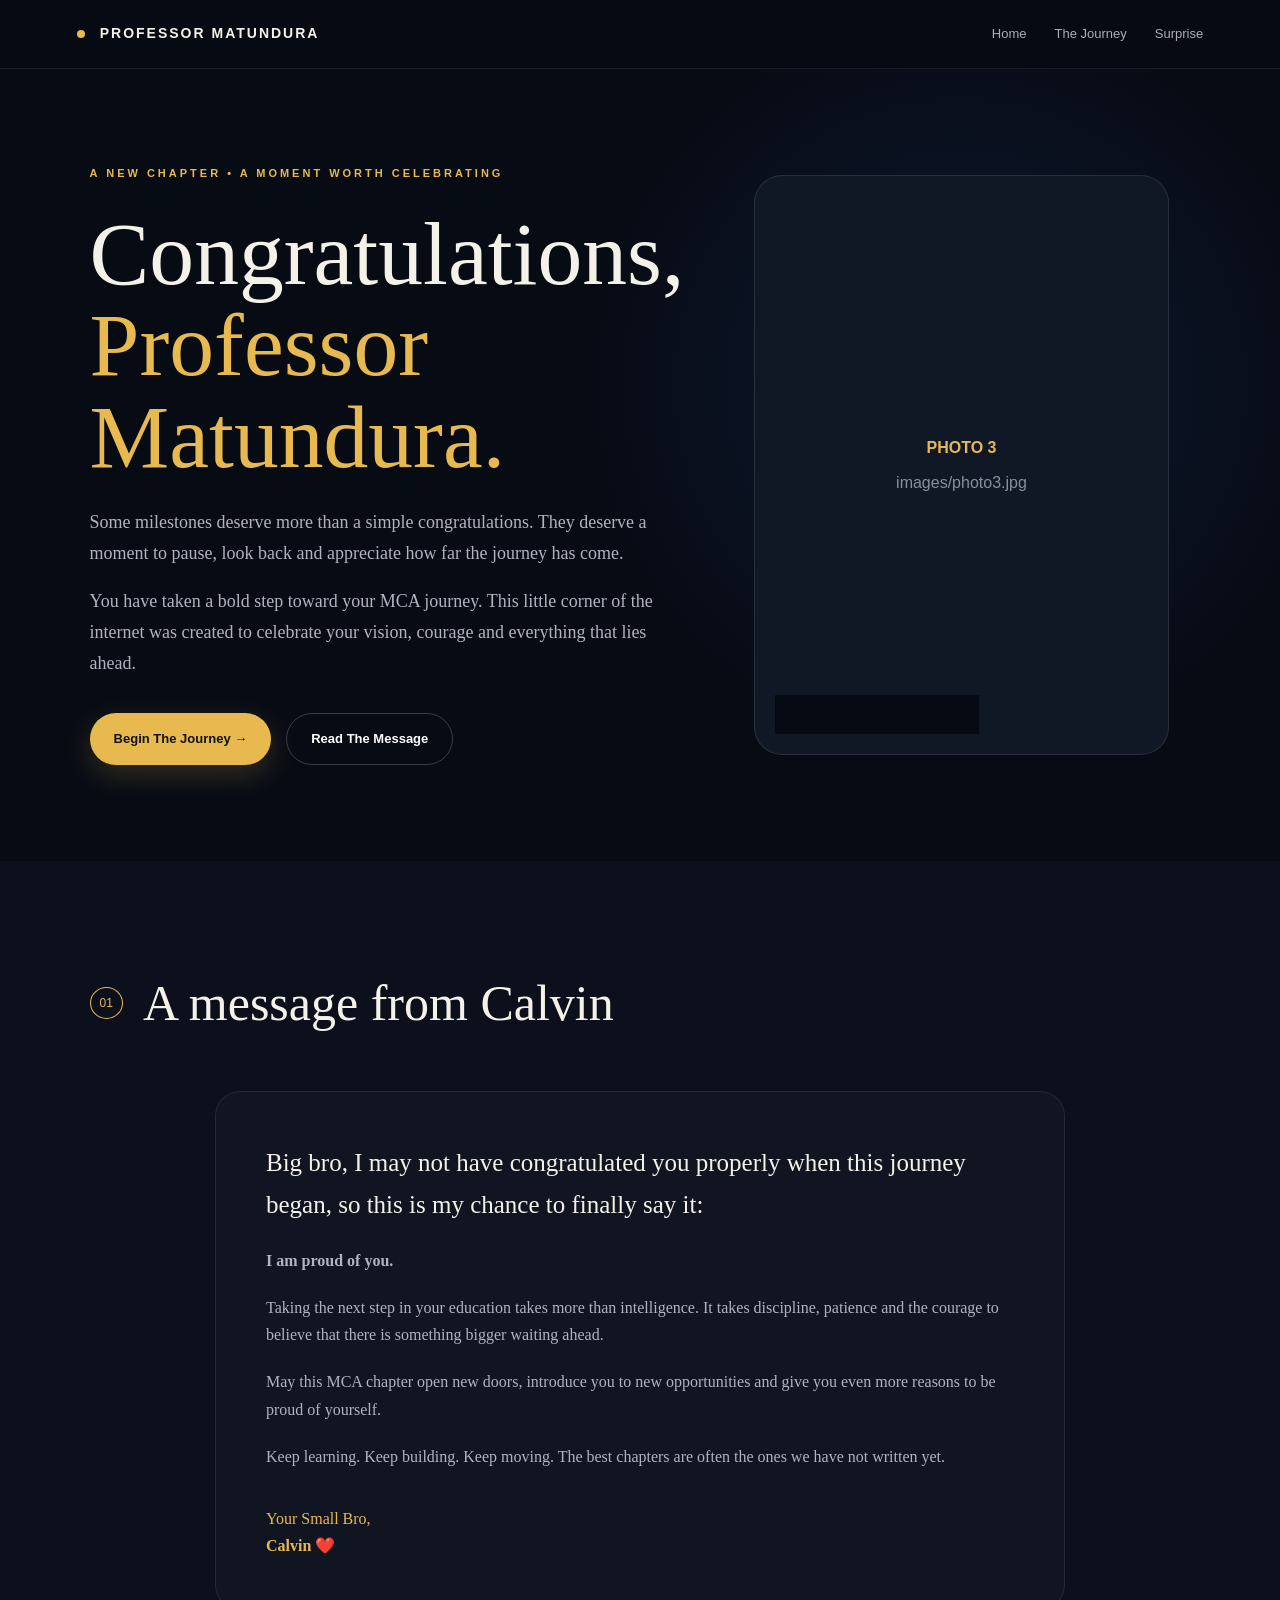
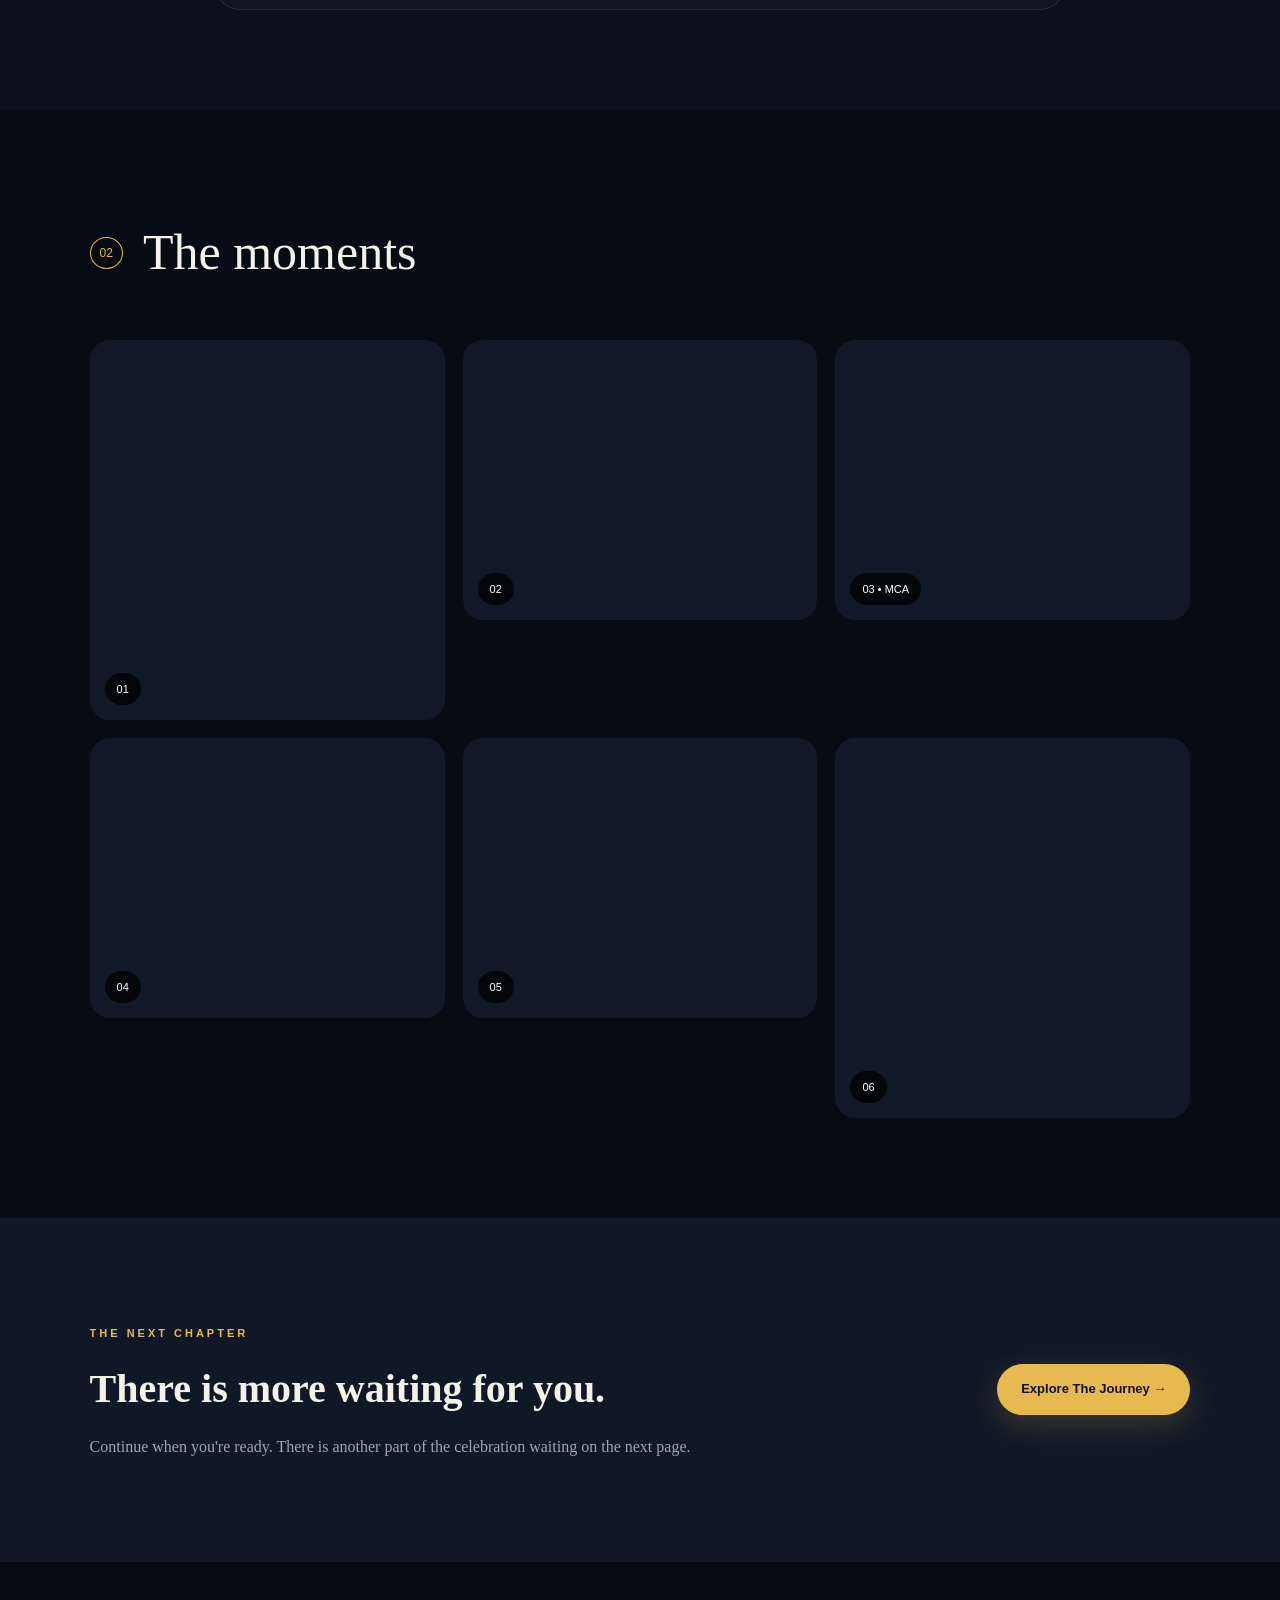
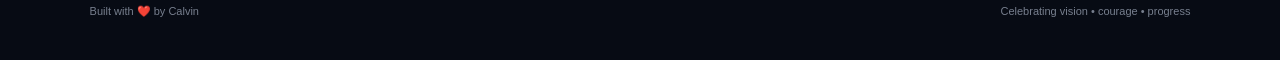
==== commit df3b016c: "Add files via upload" ====
--- a/index.html
+++ b/index.html
@@ -142,42 +142,42 @@
         <div class="gallery">
 
             <div class="gallery-card large">
-                <img src="photo1.jpg"
+                <img src="images/photo1.jpg"
                      alt="Professor Matundura photo 1"
                      onerror="this.style.display='none';">
                 <span>01</span>
             </div>
 
             <div class="gallery-card">
-                <img src="photo2.jpg"
+                <img src="images/photo2.jpg"
                      alt="Professor Matundura photo 2"
                      onerror="this.style.display='none';">
                 <span>02</span>
             </div>
 
             <div class="gallery-card featured">
-                <img src="photo3.jpg"
+                <img src="images/photo3.jpg"
                      alt="Professor Matundura MCA photo"
                      onerror="this.style.display='none';">
                 <span>03 • MCA</span>
             </div>
 
             <div class="gallery-card">
-                <img src="photo4.jpg"
+                <img src="images/photo4.jpg"
                      alt="Professor Matundura photo 4"
                      onerror="this.style.display='none';">
                 <span>04</span>
             </div>
 
             <div class="gallery-card">
-                <img src="photo5.jpg"
+                <img src="images/photo5.jpg"
                      alt="Professor Matundura photo 5"
                      onerror="this.style.display='none';">
                 <span>05</span>
             </div>
 
             <div class="gallery-card large">
-                <img src="photo6.jpg"
+                <img src="images/photo6.jpg"
                      alt="Professor Matundura photo 6"
                      onerror="this.style.display='none';">
                 <span>06</span>
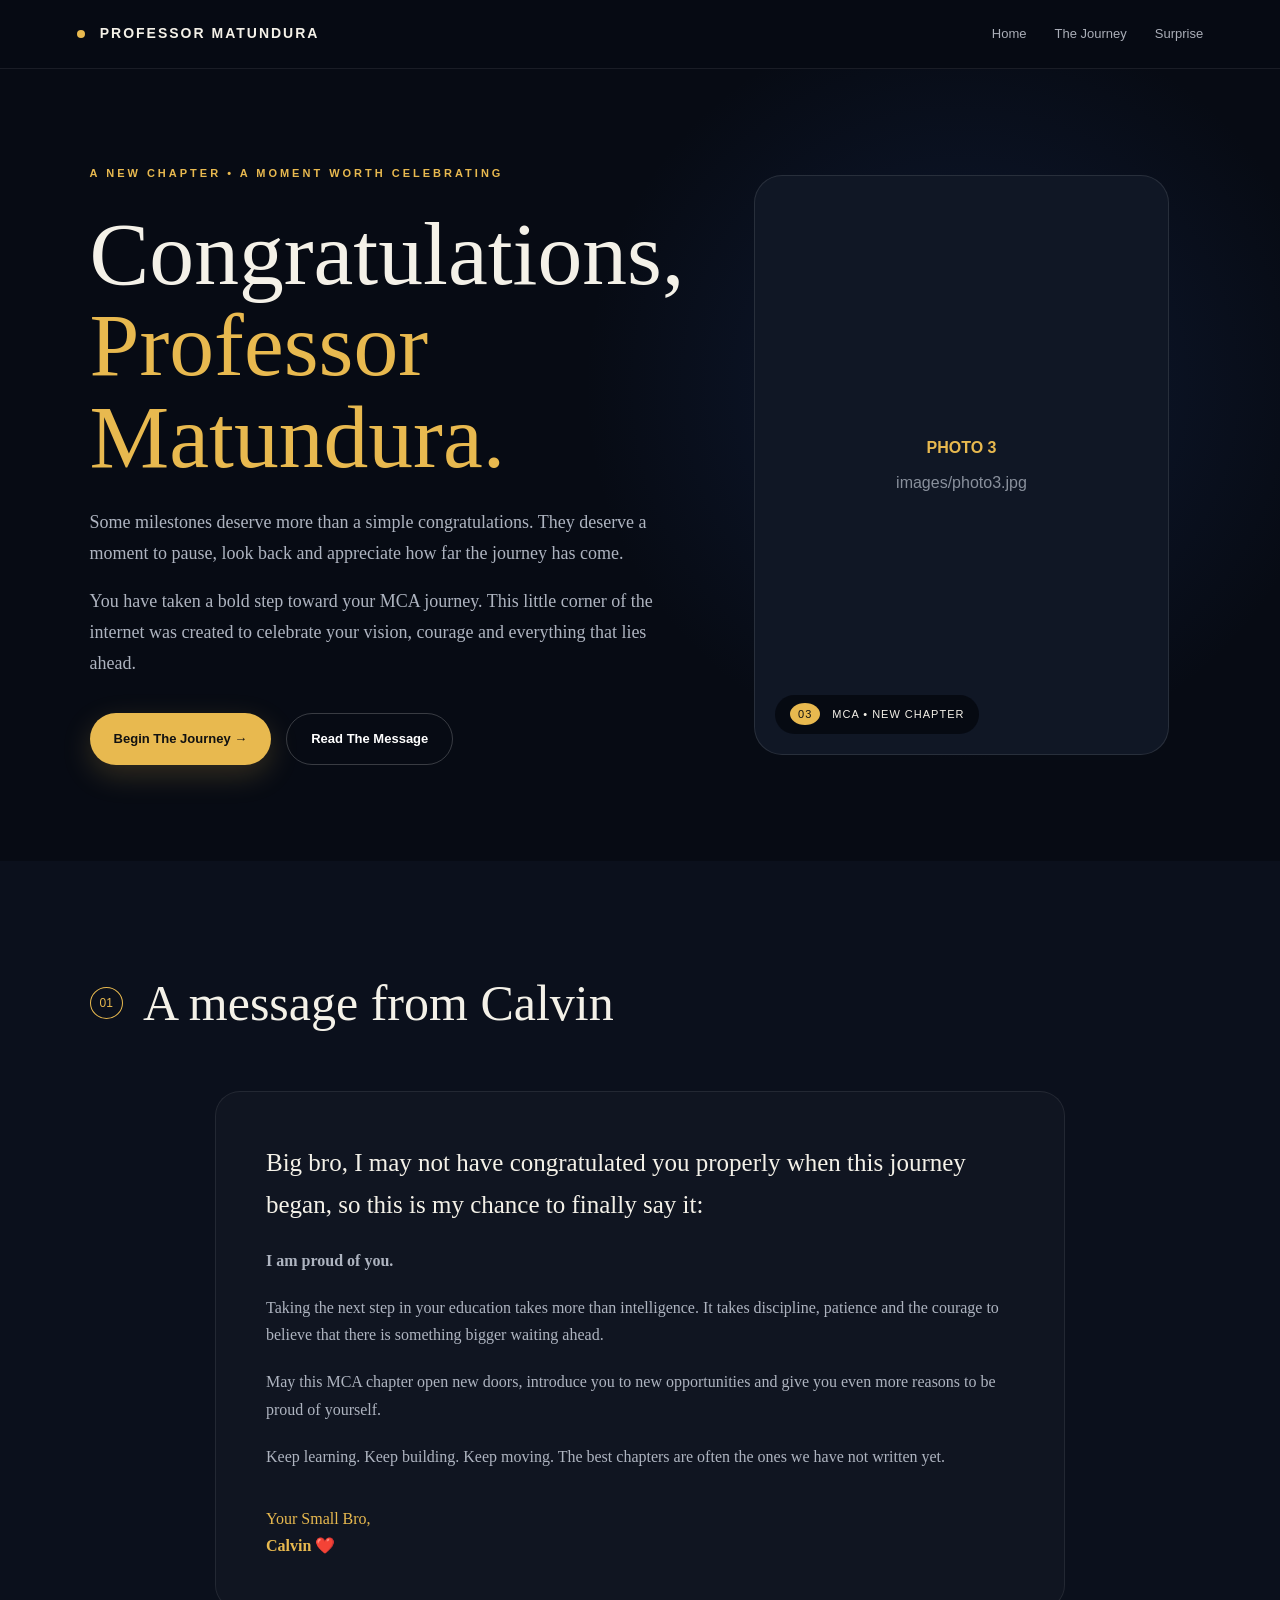
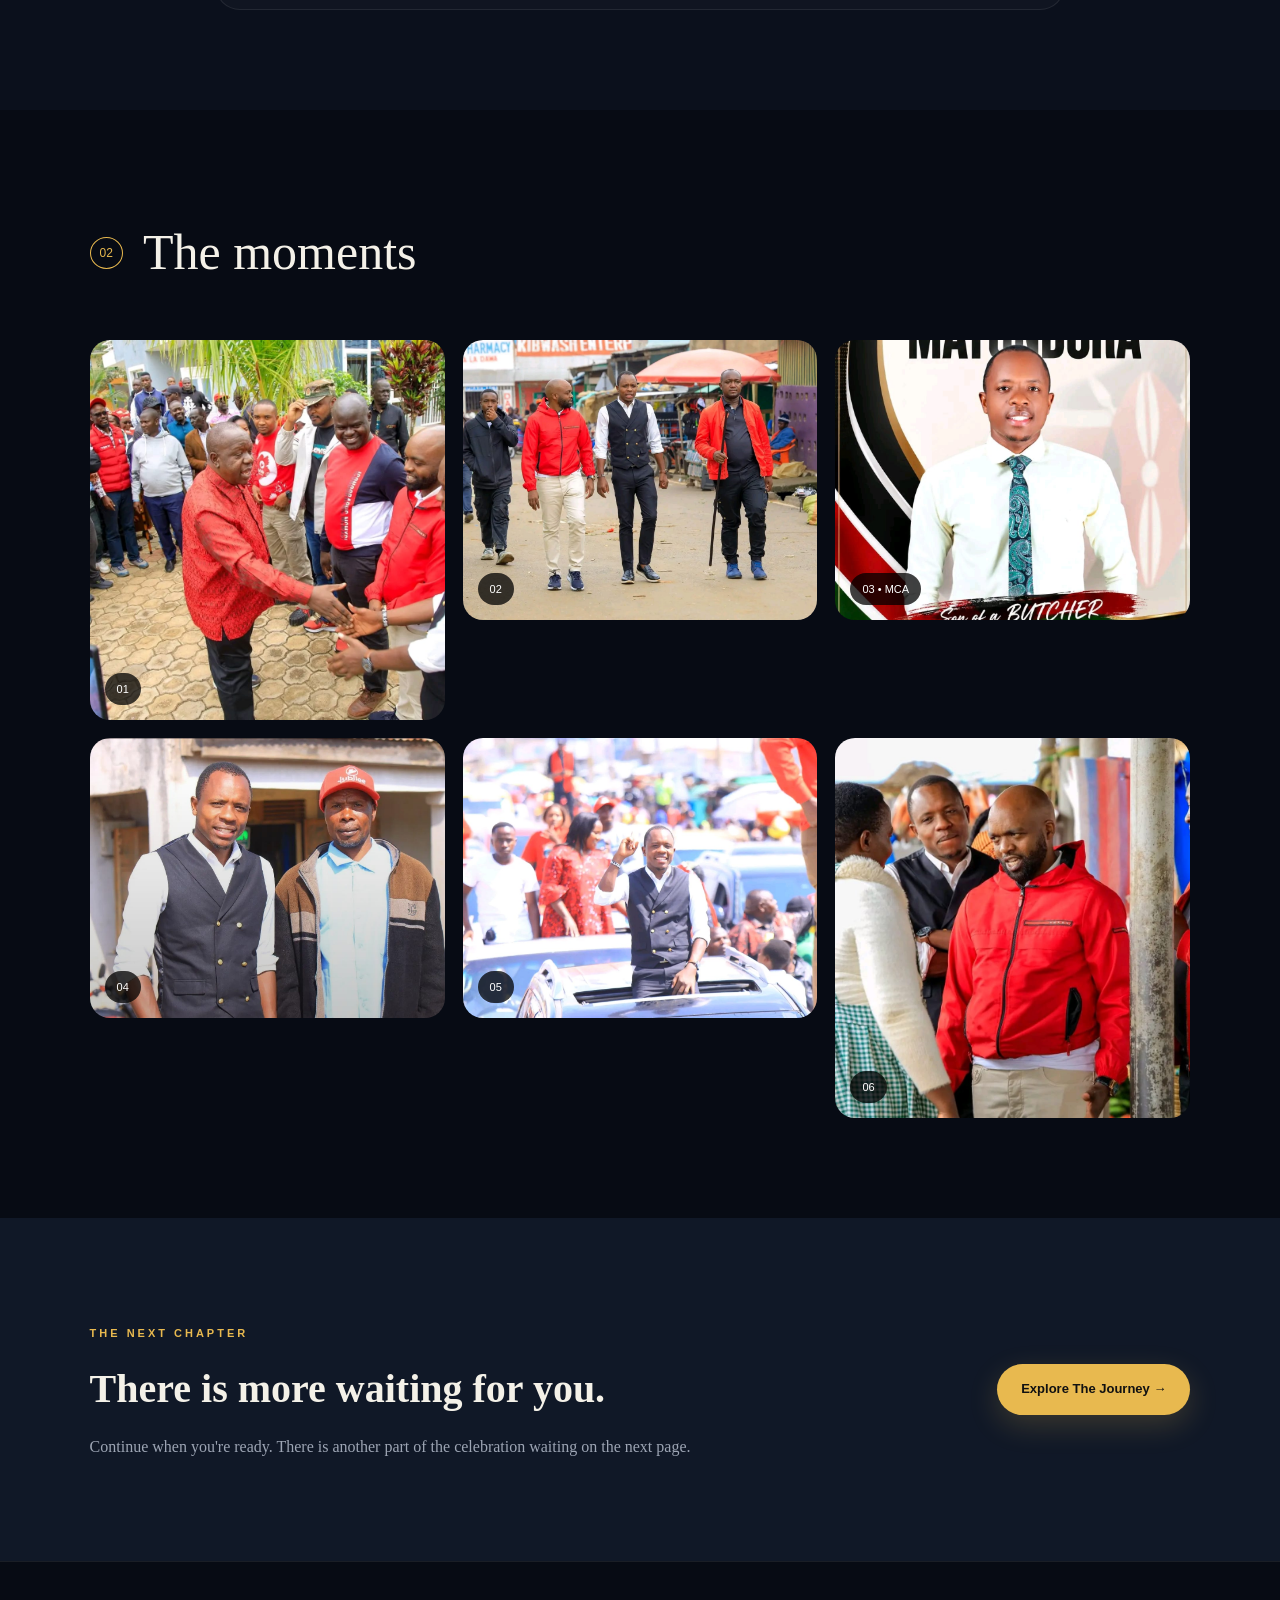
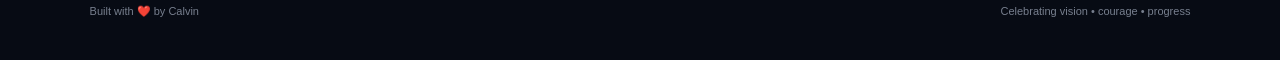
==== commit 4b0e0ba7: "Add files via upload" ====
--- a/index.html
+++ b/index.html
@@ -142,42 +142,42 @@
         <div class="gallery">
 
             <div class="gallery-card large">
-                <img src="images/photo1.jpg"
+                <img src="photo1.jpg"
                      alt="Professor Matundura photo 1"
                      onerror="this.style.display='none';">
                 <span>01</span>
             </div>
 
             <div class="gallery-card">
-                <img src="images/photo2.jpg"
+                <img src="photo2.jpg"
                      alt="Professor Matundura photo 2"
                      onerror="this.style.display='none';">
                 <span>02</span>
             </div>
 
             <div class="gallery-card featured">
-                <img src="images/photo3.jpg"
+                <img src="photo3.jpg"
                      alt="Professor Matundura MCA photo"
                      onerror="this.style.display='none';">
                 <span>03 • MCA</span>
             </div>
 
             <div class="gallery-card">
-                <img src="images/photo4.jpg"
+                <img src="photo4.jpg"
                      alt="Professor Matundura photo 4"
                      onerror="this.style.display='none';">
                 <span>04</span>
             </div>
 
             <div class="gallery-card">
-                <img src="images/photo5.jpg"
+                <img src="photo5.jpg"
                      alt="Professor Matundura photo 5"
                      onerror="this.style.display='none';">
                 <span>05</span>
             </div>
 
             <div class="gallery-card large">
-                <img src="images/photo6.jpg"
+                <img src="photo6.jpg"
                      alt="Professor Matundura photo 6"
                      onerror="this.style.display='none';">
                 <span>06</span>
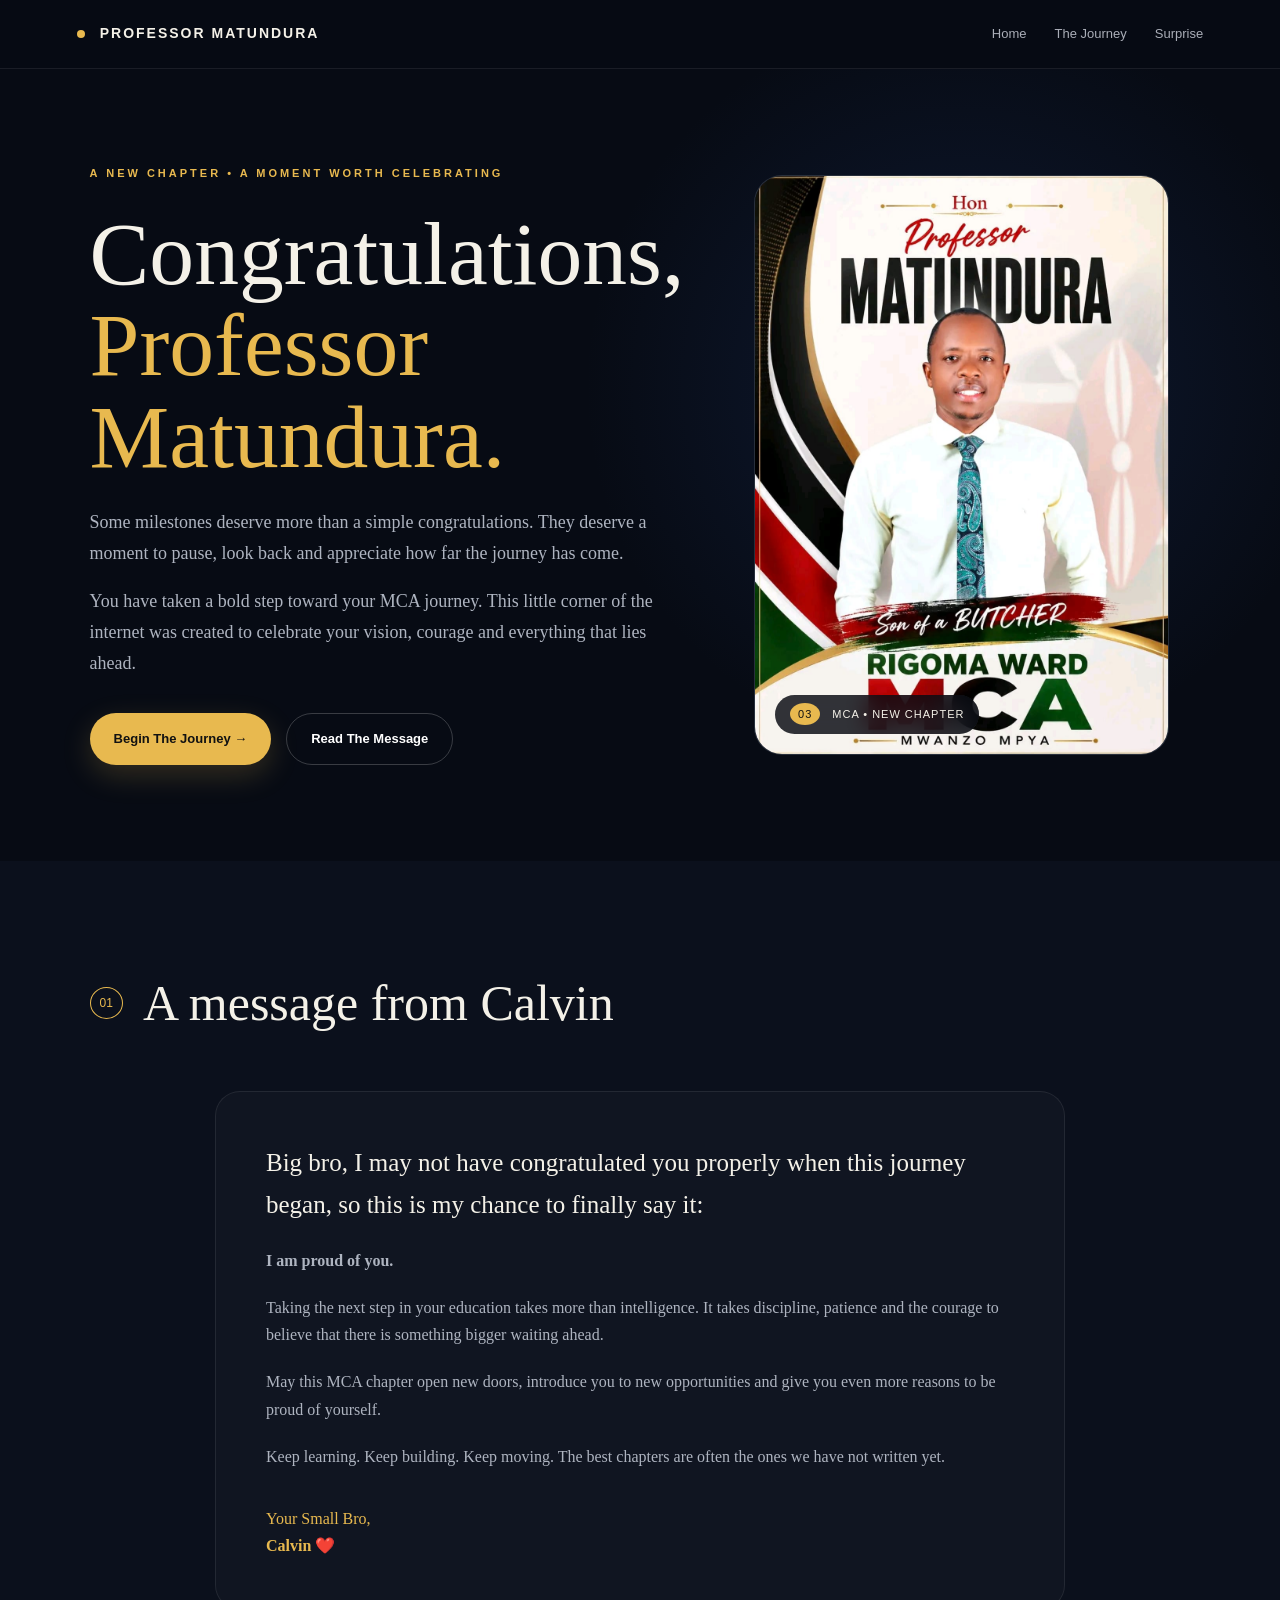
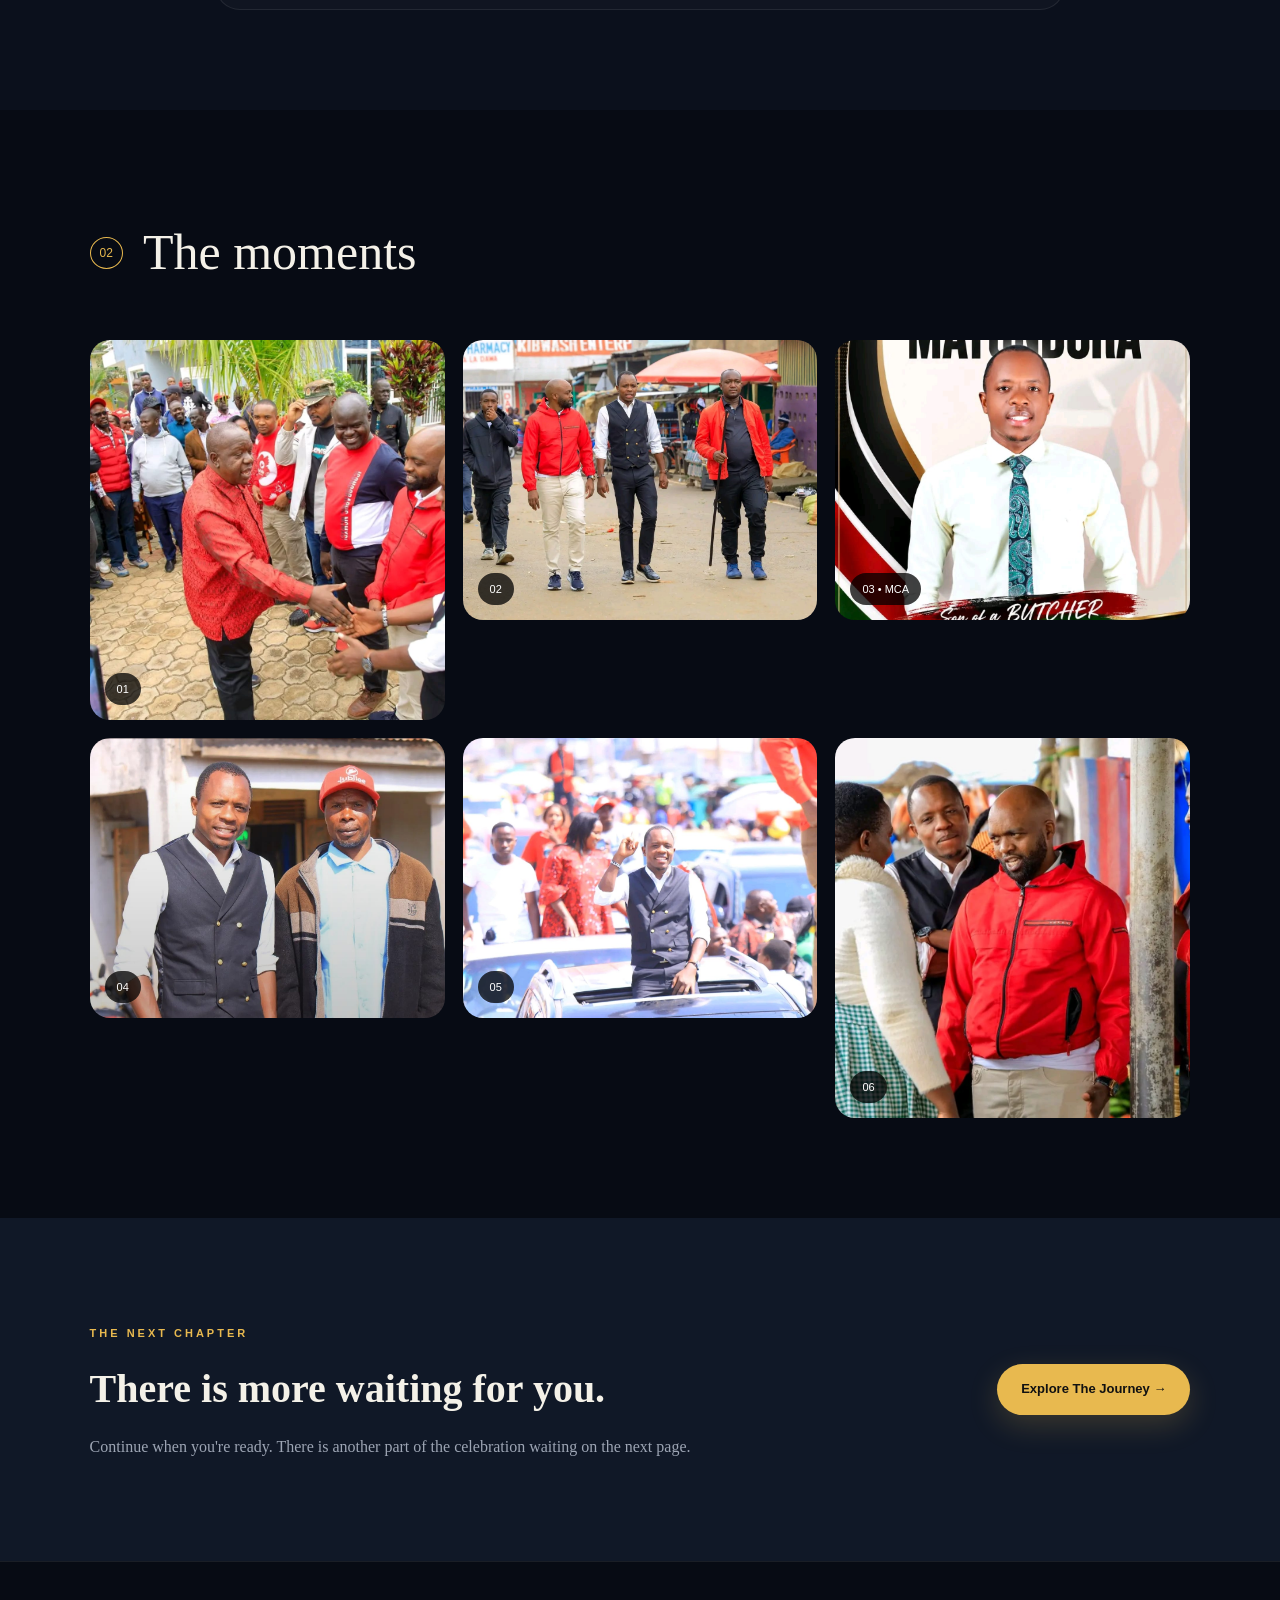
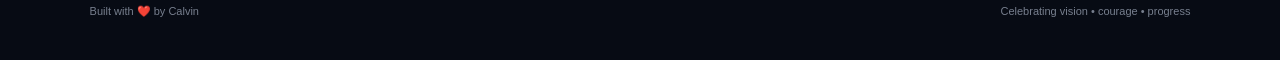
==== commit f59ef6fc: "Add files via upload" ====
--- a/index.html
+++ b/index.html
@@ -67,14 +67,14 @@
 
             <!-- MCA PHOTO = PHOTO 3 -->
             <img
-                src="images/photo3.jpg"
+                src="photo3.jpg"
                 alt="Professor Matundura MCA milestone"
                 onerror="this.style.display='none'; this.nextElementSibling.style.display='flex';"
             >
 
             <div class="image-error">
                 <strong>PHOTO 3</strong>
-                <span>images/photo3.jpg</span>
+                <span>photo3.jpg</span>
             </div>
 
             <div class="photo-label">
